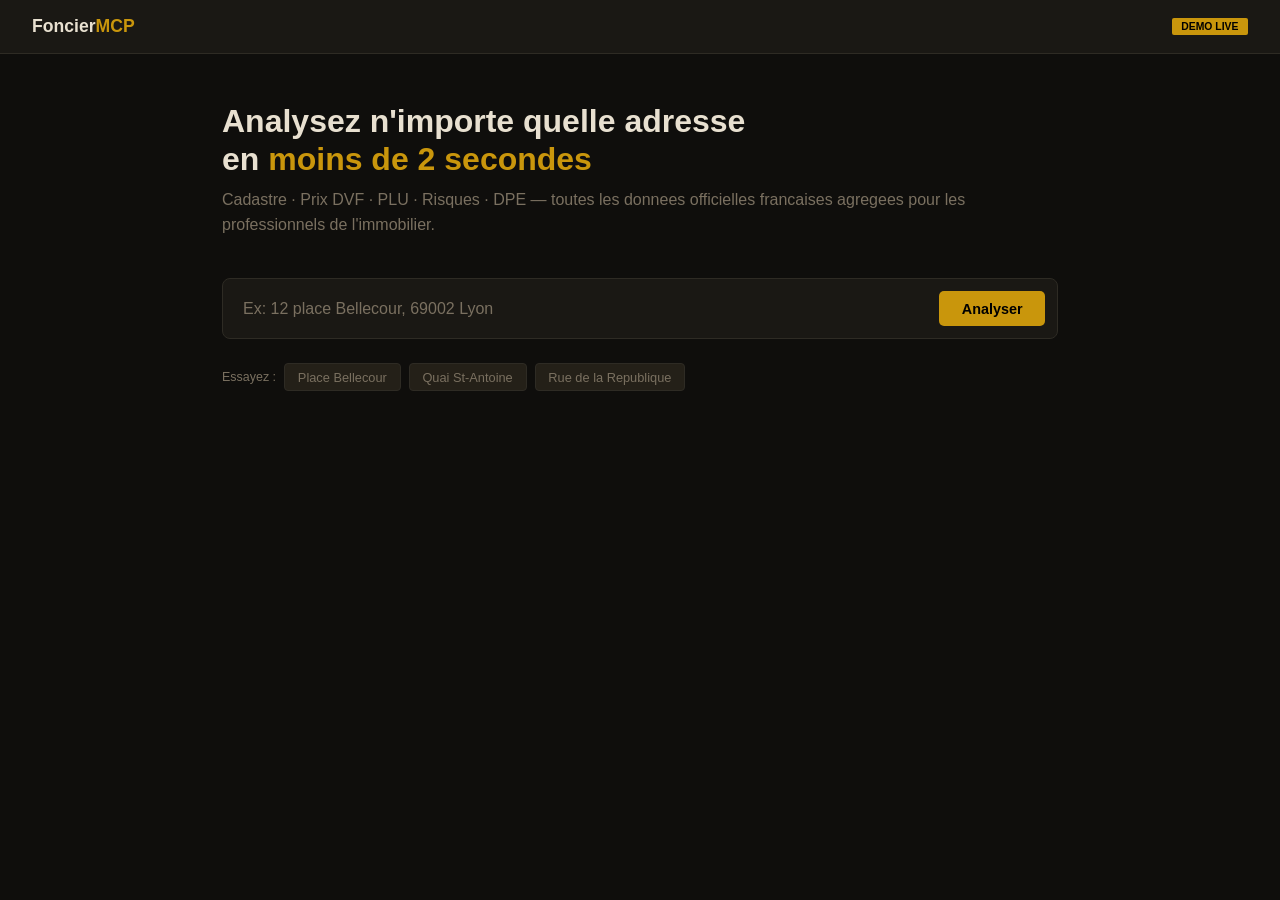
==== static/index.html @ 2dc12db3 "add static/index.html" ====
<!DOCTYPE html>
<html lang="fr"><head>
<meta charset="UTF-8"><meta name="viewport" content="width=device-width,initial-scale=1">
<title>FoncierMCP — Analyse fonciere IA</title>
<style>
:root{--bg:#0f0e0c;--s:#1a1814;--s2:#242018;--b:#2e2b24;--gold:#c9960c;--g2:#e8b020;--t:#e8e0d0;--m:#7a7060}
*{box-sizing:border-box;margin:0;padding:0}
body{background:var(--bg);color:var(--t);font-family:-apple-system,sans-serif;min-height:100vh}
header{border-bottom:1px solid var(--b);padding:1rem 2rem;display:flex;align-items:center;justify-content:space-between;background:var(--s)}
.logo{font-size:1.1rem;font-weight:700}.logo span{color:var(--gold)}
.badge{background:var(--gold);color:#000;font-size:.65rem;font-weight:700;padding:.2rem .6rem;border-radius:2px;text-transform:uppercase}
main{max-width:900px;margin:0 auto;padding:3rem 2rem}
h1{font-size:2rem;font-weight:700;line-height:1.2;margin-bottom:.5rem}
h1 em{color:var(--gold);font-style:normal}
.sub{color:var(--m);margin-bottom:2.5rem;line-height:1.6}
.sb{display:flex;gap:.75rem;margin-bottom:1.5rem;background:var(--s);border:1px solid var(--b);border-radius:8px;padding:.75rem}
.sb input{flex:1;background:transparent;border:none;outline:none;color:var(--t);font-size:1rem;padding:.25rem .5rem}
.sb input::placeholder{color:var(--m)}
.sb button{background:var(--gold);color:#000;border:none;border-radius:5px;padding:.6rem 1.4rem;font-size:.9rem;font-weight:700;cursor:pointer}
.sb button:disabled{opacity:.5;cursor:not-allowed}
.ex{display:flex;gap:.5rem;flex-wrap:wrap;margin-bottom:2rem}
.eb{background:var(--s2);border:1px solid var(--b);color:var(--m);font-size:.8rem;padding:.35rem .8rem;border-radius:4px;cursor:pointer}
.eb:hover{border-color:var(--gold);color:var(--gold)}
.spin{display:none;text-align:center;padding:3rem;color:var(--m)}
.spin.on{display:block}
@keyframes dots{0%{content:"."}33%{content:".."}66%{content:"..."}}
.da::after{content:"";animation:dots 1.4s infinite}
.err{background:#2a1010;border:1px solid #8a3030;border-radius:8px;padding:1rem;color:#e88;margin-bottom:1.5rem;display:none}
.res{display:none}.res.on{display:block}
.rh{background:var(--s);border:1px solid var(--b);border-radius:10px;padding:1.25rem 1.5rem;margin-bottom:1rem}
.ra{font-size:1.1rem;font-weight:700;margin-bottom:.25rem}
.rm{color:var(--m);font-size:.82rem}.rm span{margin-right:1rem}
.grid{display:grid;grid-template-columns:1fr 1fr;gap:1rem}
.card{background:var(--s);border:1px solid var(--b);border-radius:10px;padding:1.25rem}
.ct{font-size:.7rem;font-weight:700;text-transform:uppercase;letter-spacing:.1em;color:var(--gold);margin-bottom:.85rem}
.pg{display:grid;grid-template-columns:1fr 1fr;gap:.4rem}
.kv{display:flex;flex-direction:column}
.k{font-size:.7rem;color:var(--m);text-transform:uppercase;margin-bottom:.1rem}
.v{font-size:.9rem;font-weight:600}
.pb{font-size:2rem;font-weight:800;color:var(--gold);line-height:1;margin-bottom:.2rem}
.sl{margin-top:.75rem}
.sr{display:flex;justify-content:space-between;padding:.4rem 0;border-bottom:1px solid var(--b);font-size:.82rem}
.sr:last-child{border-bottom:none}
.zp{display:inline-block;padding:.3rem .8rem;border-radius:4px;font-size:.78rem;font-weight:700;text-transform:uppercase;margin-bottom:.75rem}
.pg-g{background:#0e2a1a;color:#4ade80;border:1px solid #1a5c30}
.pg-y{background:#2a2200;color:#fbbf24;border:1px solid #5c4a00}
.pg-r{background:#2a0e0e;color:#f87171;border:1px solid #5c1a1a}
.pg-x{background:var(--s2);color:var(--m);border:1px solid var(--b)}
.pd{font-size:.82rem;color:var(--m);line-height:1.5}
.rr{display:flex;justify-content:space-between;padding:.45rem 0;border-bottom:1px solid var(--b);font-size:.85rem}
.rr:last-child{border-bottom:none}
.rl{color:#fbbf24;font-size:.78rem;font-weight:600}
.nr{color:#4ade80}
.dg{display:flex;flex-wrap:wrap;gap:.5rem;margin-top:.25rem}
.db{width:42px;height:42px;border-radius:4px;display:flex;flex-direction:column;align-items:center;justify-content:center;font-size:1rem;font-weight:800}
.dA{background:#1a4d2e;color:#4ade80}.dB{background:#1e3d18;color:#86efac}
.dC{background:#2a3d0e;color:#bef264}.dD{background:#3d3200;color:#fde047}
.dE{background:#3d2200;color:#fb923c}.dF{background:#3d1400;color:#f87171}
.dG{background:#3d0a0a;color:#ef4444}
.dc{font-size:.6rem;font-weight:400}
.cta{background:linear-gradient(135deg,#1a1612,#1e1a0e);border:1px solid #3d3010;border-radius:10px;padding:1.75rem;text-align:center;margin-top:1.5rem}
.cta h3{font-size:1.1rem;margin-bottom:.5rem}
.cta p{color:var(--m);font-size:.88rem;margin-bottom:1.25rem}
.cb{display:inline-block;background:var(--gold);color:#000;padding:.75rem 2rem;border-radius:6px;font-weight:700;font-size:.9rem;text-decoration:none}
.full{grid-column:1/-1}
@media(max-width:640px){.grid{grid-template-columns:1fr}h1{font-size:1.5rem}}
</style></head><body>
<header><div class="logo">Foncier<span>MCP</span></div><div class="badge">Demo Live</div></header>
<main>
<h1>Analysez n'importe quelle adresse<br>en <em>moins de 2 secondes</em></h1>
<p class="sub">Cadastre · Prix DVF · PLU · Risques · DPE — toutes les donnees officielles francaises agregees pour les professionnels de l'immobilier.</p>
<div class="sb">
  <input type="text" id="ai" placeholder="Ex: 12 place Bellecour, 69002 Lyon" onkeydown="if(event.key==='Enter')go()">
  <button id="btn" onclick="go()">Analyser</button>
</div>
<div class="ex">
  <span style="color:var(--m);font-size:.78rem;align-self:center">Essayez :</span>
  <button class="eb" onclick="sa('12 place Bellecour, 69002 Lyon')">Place Bellecour</button>
  <button class="eb" onclick="sa('15 quai Saint-Antoine, 69002 Lyon')">Quai St-Antoine</button>
  <button class="eb" onclick="sa('8 rue de la Republique, 69002 Lyon')">Rue de la Republique</button>
</div>
<div class="err" id="err"></div>
<div class="spin" id="spin"><span class="da">Interrogation des APIs officielles</span></div>
<div class="res" id="res">
  <div class="rh"><div class="ra" id="raddr"></div><div class="rm"><span id="rcoords"></span><span id="rscore"></span></div></div>
  <div class="grid">
    <div class="card"><div class="ct">Cadastre</div><div class="pg" id="cad"></div></div>
    <div class="card"><div class="ct">PLU — Urbanisme</div><div id="plu"></div></div>
    <div class="card full"><div class="ct">DVF — Transactions</div><div id="dvf"></div></div>
    <div class="card"><div class="ct">Georisques</div><div id="risk"></div></div>
    <div class="card"><div class="ct">DPE</div><div id="dpe"></div></div>
  </div>
  <div class="cta"><h3>Integrez FoncierMCP dans votre assistant IA</h3><p>Compatible Claude Desktop — cle API active en 2 minutes.</p><a class="cb" href="mailto:contact@fonciermcp.fr?subject=Cle API">Obtenir ma cle API — 49/mois</a></div>
</div>
</main>
<script>
function sa(a){document.getElementById("ai").value=a;go()}
function fmt(n){return n?Number(n).toLocaleString("fr-FR")+" ":"—"}
function fmtm(n){return n?Number(n).toLocaleString("fr-FR")+" /m2":"—"}
async function go(){
  const a=document.getElementById("ai").value.trim();if(!a)return;
  const btn=document.getElementById("btn");
  btn.disabled=true;
  document.getElementById("spin").classList.add("on");
  document.getElementById("res").classList.remove("on");
  document.getElementById("err").style.display="none";
  try{
    const r=await fetch("/api/demo",{method:"POST",headers:{"Content-Type":"application/json"},body:JSON.stringify({address:a})});
    const d=await r.json();
    if(!d.success){document.getElementById("err").textContent=d.error||"Adresse introuvable";document.getElementById("err").style.display="block";return}
    render(d);document.getElementById("res").classList.add("on");
  }catch(e){document.getElementById("err").textContent="Erreur de connexion";document.getElementById("err").style.display="block"}
  finally{btn.disabled=false;document.getElementById("spin").classList.remove("on")}
}
function render(d){
  document.getElementById("raddr").textContent=d.address||"—";
  const c=d.coordinates||{};
  document.getElementById("rcoords").textContent=c.lat?c.lat.toFixed(5)+", "+c.lon.toFixed(5):"";
  document.getElementById("rscore").textContent=d.geocoding_score?"Confiance : "+Math.round(d.geocoding_score*100)+"%":"";
  const p=d.cadastre||{};
  document.getElementById("cad").innerHTML=p.parcel_id?
    "<div class=kv><div class=k>Reference</div><div class=v>"+p.parcel_id+"</div></div><div class=kv><div class=k>Section</div><div class=v>"+(p.section||"—")+" "+(p.numero||"")+"</div></div><div class=kv><div class=k>Surface</div><div class=v>"+(p.surface_m2?p.surface_m2.toLocaleString("fr-FR")+" m2":"—")+"</div></div><div class=kv><div class=k>Commune</div><div class=v>"+(p.commune||d.city||"—")+"</div></div>"
    :"<div style=color:var(--m)>Parcelle non trouvee.</div>";
  const pl=d.plu||{},cs=pl.constructibilite||{};
  const pc={"Constructible":"pg-g","Non constructible":"pg-r","Tres limite":"pg-r","Constructible sous conditions":"pg-y"}[cs.statut]||"pg-x";
  document.getElementById("plu").innerHTML="<div class='zp "+pc+"'>"+(cs.statut||"Inconnu")+"</div><div class=pd>"+(cs.detail||"")+"</div>"+(pl.document_urbanisme?.commune?"<div style='margin-top:.5rem;font-size:.75rem;color:var(--m)'>"+pl.document_urbanisme.type_doc+" · "+pl.document_urbanisme.commune+"</div>":"");
  const dv=d.dvf||{},st=dv.stats||{};
  document.getElementById("dvf").innerHTML=st.prix_m2_median?
    "<div style='display:flex;gap:2rem;align-items:flex-end;margin-bottom:.75rem;flex-wrap:wrap'><div><div class=pb>"+fmtm(st.prix_m2_median)+"</div><div style='color:var(--m);font-size:.75rem'>Mediane "+dv.radius_m+"m</div></div><div style='display:flex;gap:1.5rem'><div class=kv><div class=k>Moyen</div><div class=v>"+fmtm(st.prix_m2_moyen)+"</div></div><div class=kv><div class=k>Min</div><div class=v>"+fmtm(st.prix_m2_min)+"</div></div><div class=kv><div class=k>Max</div><div class=v>"+fmtm(st.prix_m2_max)+"</div></div><div class=kv><div class=k>Transactions</div><div class=v>"+st.nb_transactions+"</div></div></div></div><div class=sl>"+(dv.ventes||[]).slice(0,5).map(v=>"<div class=sr><span>"+(v.date||"").substring(0,7)+"</span><span style=color:var(--m)>"+(v.type||"")+(v.surface_m2?" · "+v.surface_m2+"m2":"")+"</span><span>"+fmt(v.prix_total)+(v.prix_m2?" ("+fmtm(v.prix_m2)+")":"")+"</span></div>").join("")+"</div>"
    :"<div style=color:var(--m)>Aucune transaction trouvee.</div>";
  const rk=d.risks||{},rl=rk.risques||[];
  document.getElementById("risk").innerHTML=rl.length?
    "<div style='color:var(--m);font-size:.8rem;margin-bottom:.5rem'>"+rk.synthese+"</div>"+rl.map(r=>"<div class=rr><span>"+r.type+"</span><span class=rl>"+r.niveau+"</span></div>").join("")
    :"<div class=nr>✓ Aucun risque majeur identifie</div>";
  const dp=d.dpe||{},se=dp.stats_etiquettes||{};
  document.getElementById("dpe").innerHTML=Object.keys(se).length?
    "<div style='color:var(--m);font-size:.8rem;margin-bottom:.75rem'>"+(dp.nb||0)+" DPE dans la commune</div><div class=dg>"+["A","B","C","D","E","F","G"].filter(e=>se[e]).map(e=>"<div class='db d"+e+"'>"+ e+"<div class=dc>"+se[e]+"</div></div>").join("")+"</div>"
    :"<div style=color:var(--m)>Aucun DPE trouve.</div>";
}
</script></body></html>
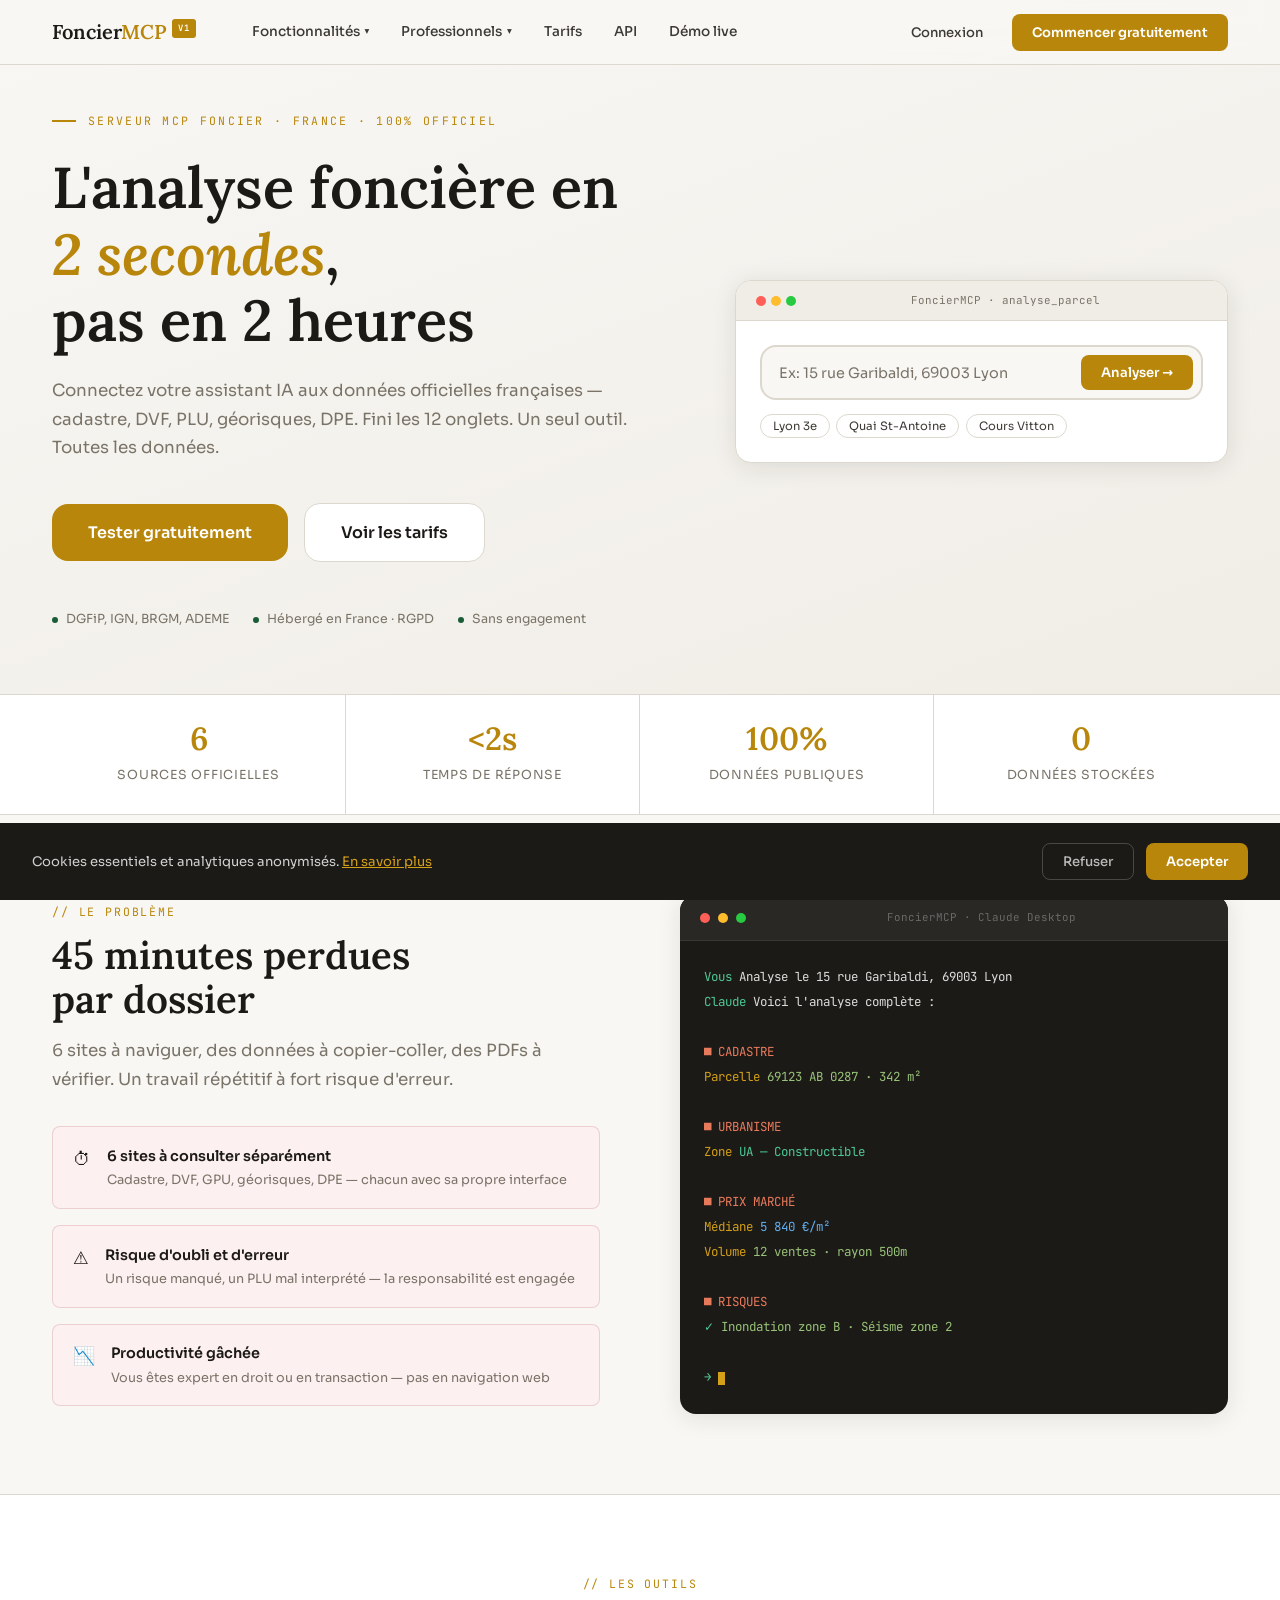
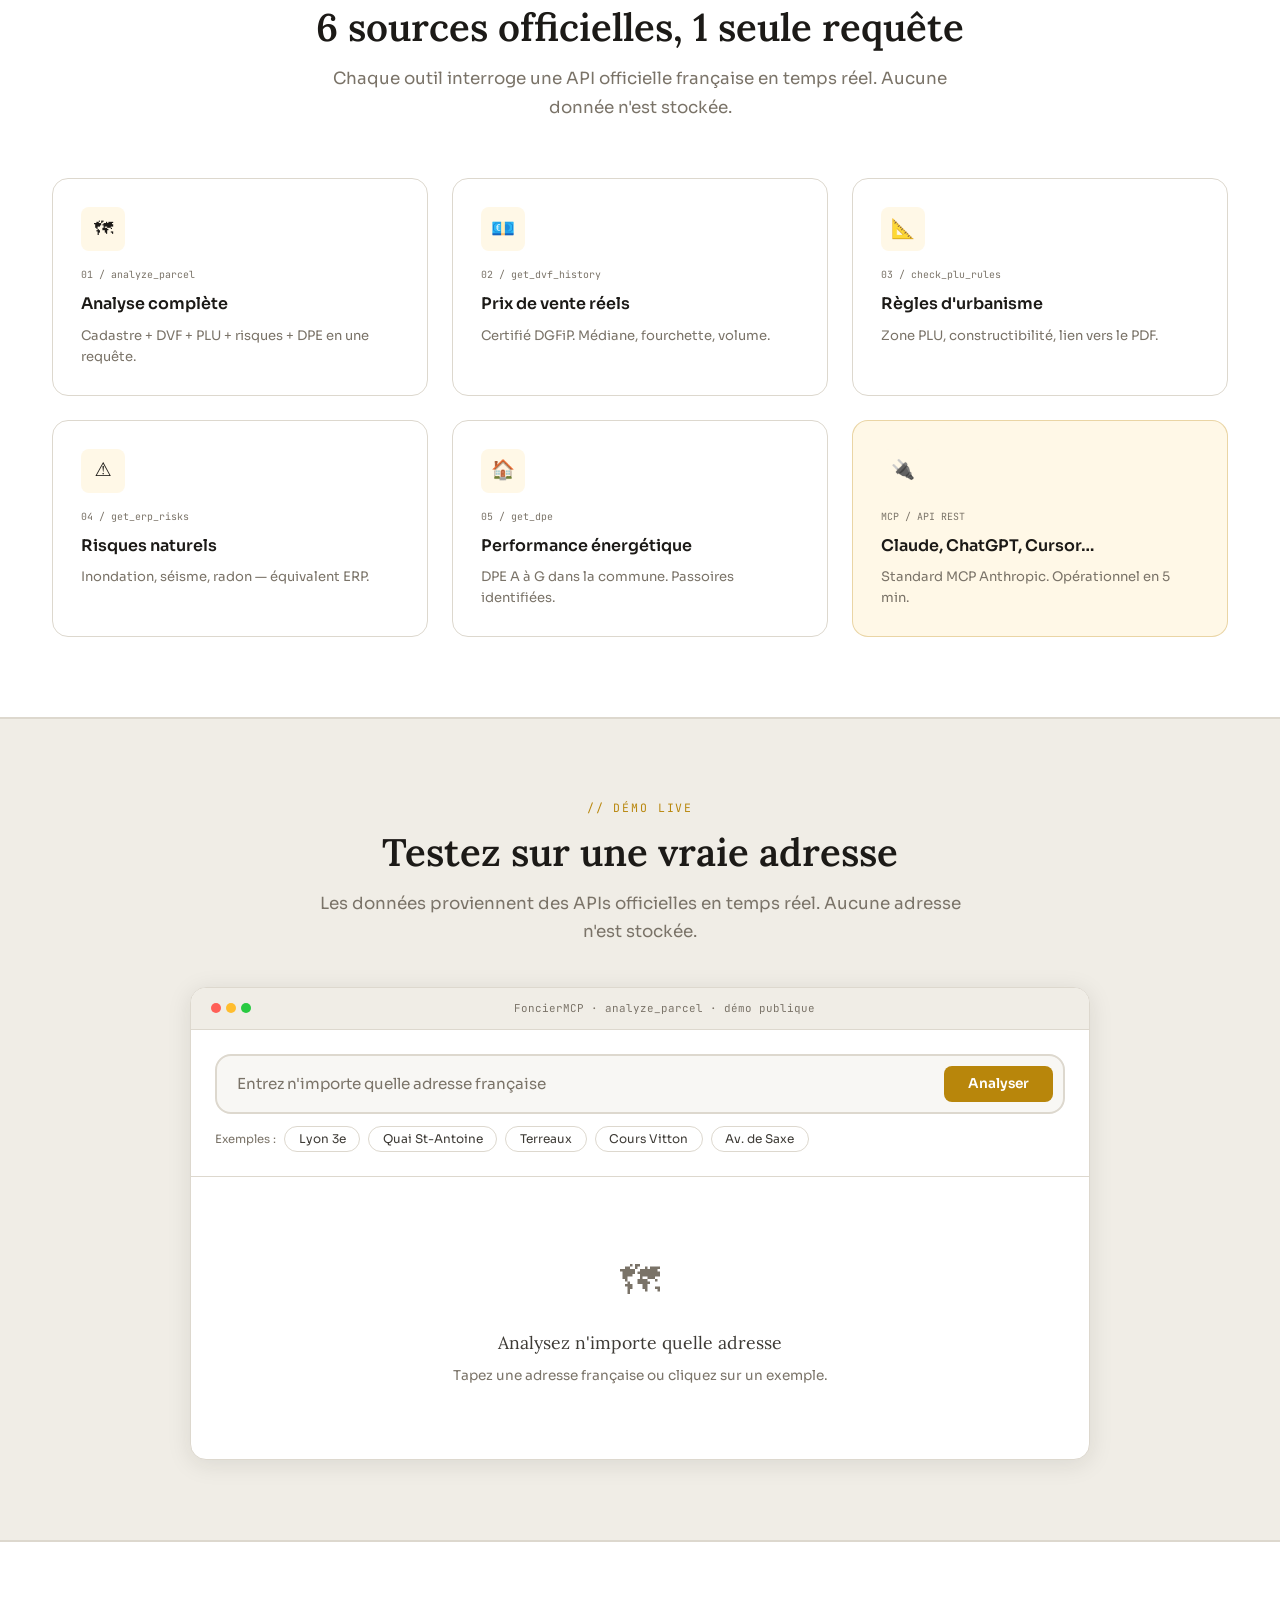
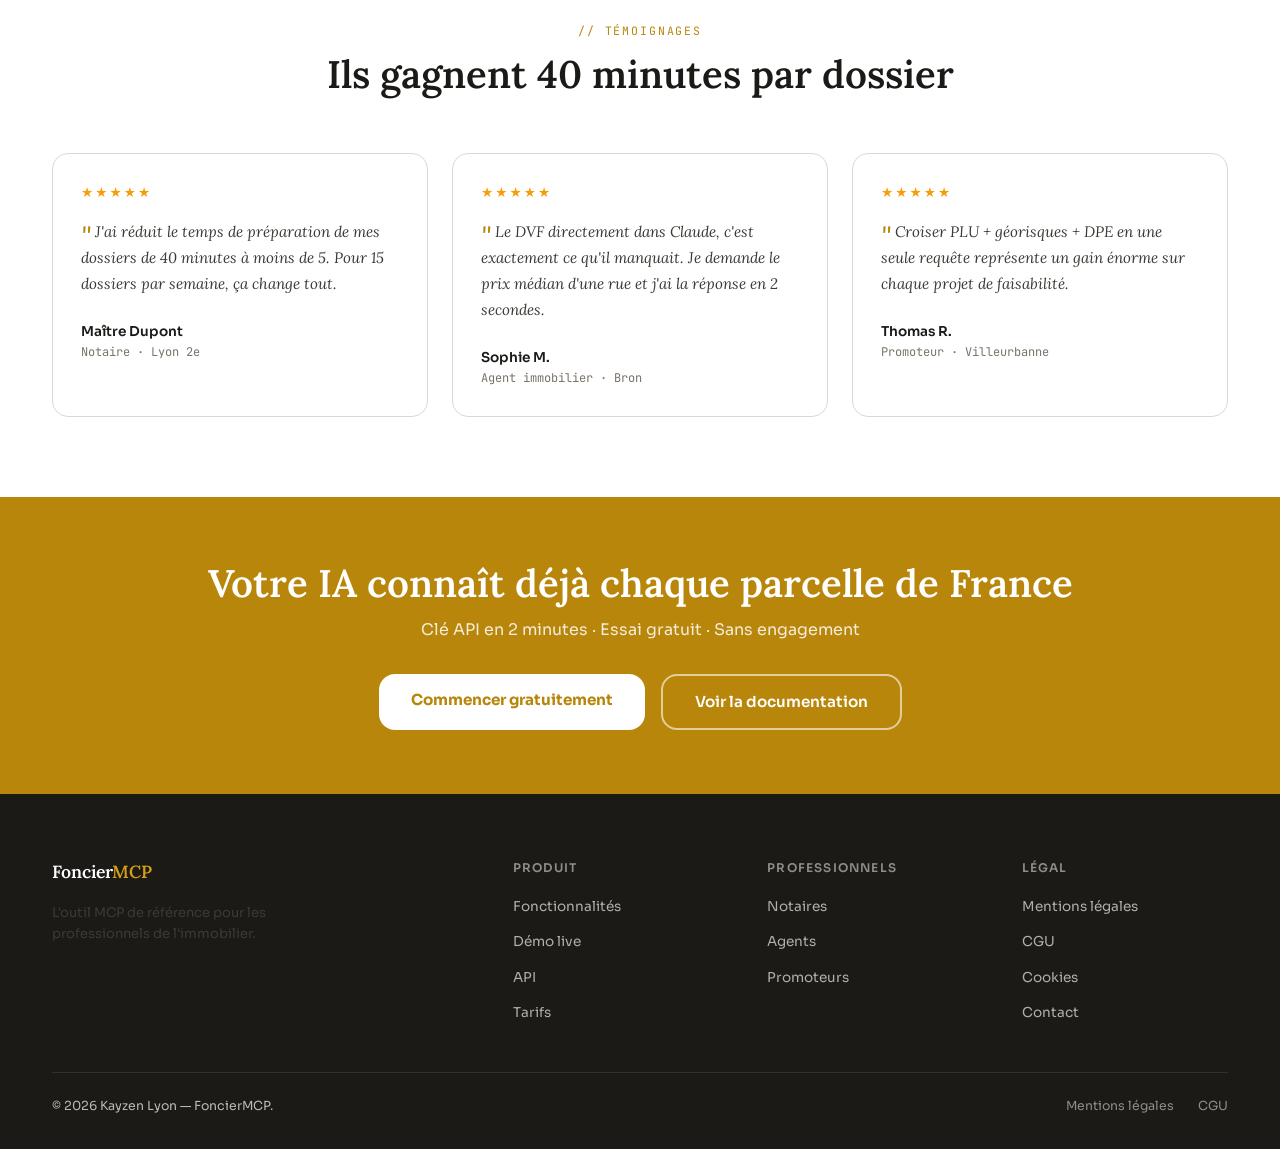
==== commit c4bd777a: "Update index.html" ====
--- a/static/index.html
+++ b/static/index.html
@@ -1,140 +1,209 @@
 <!DOCTYPE html>
 <html lang="fr"><head>
-<meta charset="UTF-8"><meta name="viewport" content="width=device-width,initial-scale=1">
-<title>FoncierMCP — Analyse fonciere IA</title>
+<meta charset="UTF-8"><meta name="viewport" content="width=device-width, initial-scale=1.0">
+<meta name="description" content="FoncierMCP — Analysez n'importe quelle adresse en 2 secondes. Cadastre, DVF, PLU, géorisques, DPE.">
+<title>FoncierMCP — L'intelligence foncière pour les professionnels</title>
+<link rel="stylesheet" href="assets/style.css">
 <style>
-:root{--bg:#0f0e0c;--s:#1a1814;--s2:#242018;--b:#2e2b24;--gold:#c9960c;--g2:#e8b020;--t:#e8e0d0;--m:#7a7060}
-*{box-sizing:border-box;margin:0;padding:0}
-body{background:var(--bg);color:var(--t);font-family:-apple-system,sans-serif;min-height:100vh}
-header{border-bottom:1px solid var(--b);padding:1rem 2rem;display:flex;align-items:center;justify-content:space-between;background:var(--s)}
-.logo{font-size:1.1rem;font-weight:700}.logo span{color:var(--gold)}
-.badge{background:var(--gold);color:#000;font-size:.65rem;font-weight:700;padding:.2rem .6rem;border-radius:2px;text-transform:uppercase}
-main{max-width:900px;margin:0 auto;padding:3rem 2rem}
-h1{font-size:2rem;font-weight:700;line-height:1.2;margin-bottom:.5rem}
-h1 em{color:var(--gold);font-style:normal}
-.sub{color:var(--m);margin-bottom:2.5rem;line-height:1.6}
-.sb{display:flex;gap:.75rem;margin-bottom:1.5rem;background:var(--s);border:1px solid var(--b);border-radius:8px;padding:.75rem}
-.sb input{flex:1;background:transparent;border:none;outline:none;color:var(--t);font-size:1rem;padding:.25rem .5rem}
-.sb input::placeholder{color:var(--m)}
-.sb button{background:var(--gold);color:#000;border:none;border-radius:5px;padding:.6rem 1.4rem;font-size:.9rem;font-weight:700;cursor:pointer}
-.sb button:disabled{opacity:.5;cursor:not-allowed}
-.ex{display:flex;gap:.5rem;flex-wrap:wrap;margin-bottom:2rem}
-.eb{background:var(--s2);border:1px solid var(--b);color:var(--m);font-size:.8rem;padding:.35rem .8rem;border-radius:4px;cursor:pointer}
-.eb:hover{border-color:var(--gold);color:var(--gold)}
-.spin{display:none;text-align:center;padding:3rem;color:var(--m)}
-.spin.on{display:block}
-@keyframes dots{0%{content:"."}33%{content:".."}66%{content:"..."}}
-.da::after{content:"";animation:dots 1.4s infinite}
-.err{background:#2a1010;border:1px solid #8a3030;border-radius:8px;padding:1rem;color:#e88;margin-bottom:1.5rem;display:none}
-.res{display:none}.res.on{display:block}
-.rh{background:var(--s);border:1px solid var(--b);border-radius:10px;padding:1.25rem 1.5rem;margin-bottom:1rem}
-.ra{font-size:1.1rem;font-weight:700;margin-bottom:.25rem}
-.rm{color:var(--m);font-size:.82rem}.rm span{margin-right:1rem}
-.grid{display:grid;grid-template-columns:1fr 1fr;gap:1rem}
-.card{background:var(--s);border:1px solid var(--b);border-radius:10px;padding:1.25rem}
-.ct{font-size:.7rem;font-weight:700;text-transform:uppercase;letter-spacing:.1em;color:var(--gold);margin-bottom:.85rem}
-.pg{display:grid;grid-template-columns:1fr 1fr;gap:.4rem}
-.kv{display:flex;flex-direction:column}
-.k{font-size:.7rem;color:var(--m);text-transform:uppercase;margin-bottom:.1rem}
-.v{font-size:.9rem;font-weight:600}
-.pb{font-size:2rem;font-weight:800;color:var(--gold);line-height:1;margin-bottom:.2rem}
-.sl{margin-top:.75rem}
-.sr{display:flex;justify-content:space-between;padding:.4rem 0;border-bottom:1px solid var(--b);font-size:.82rem}
-.sr:last-child{border-bottom:none}
-.zp{display:inline-block;padding:.3rem .8rem;border-radius:4px;font-size:.78rem;font-weight:700;text-transform:uppercase;margin-bottom:.75rem}
-.pg-g{background:#0e2a1a;color:#4ade80;border:1px solid #1a5c30}
-.pg-y{background:#2a2200;color:#fbbf24;border:1px solid #5c4a00}
-.pg-r{background:#2a0e0e;color:#f87171;border:1px solid #5c1a1a}
-.pg-x{background:var(--s2);color:var(--m);border:1px solid var(--b)}
-.pd{font-size:.82rem;color:var(--m);line-height:1.5}
-.rr{display:flex;justify-content:space-between;padding:.45rem 0;border-bottom:1px solid var(--b);font-size:.85rem}
-.rr:last-child{border-bottom:none}
-.rl{color:#fbbf24;font-size:.78rem;font-weight:600}
-.nr{color:#4ade80}
-.dg{display:flex;flex-wrap:wrap;gap:.5rem;margin-top:.25rem}
-.db{width:42px;height:42px;border-radius:4px;display:flex;flex-direction:column;align-items:center;justify-content:center;font-size:1rem;font-weight:800}
-.dA{background:#1a4d2e;color:#4ade80}.dB{background:#1e3d18;color:#86efac}
-.dC{background:#2a3d0e;color:#bef264}.dD{background:#3d3200;color:#fde047}
-.dE{background:#3d2200;color:#fb923c}.dF{background:#3d1400;color:#f87171}
-.dG{background:#3d0a0a;color:#ef4444}
-.dc{font-size:.6rem;font-weight:400}
-.cta{background:linear-gradient(135deg,#1a1612,#1e1a0e);border:1px solid #3d3010;border-radius:10px;padding:1.75rem;text-align:center;margin-top:1.5rem}
-.cta h3{font-size:1.1rem;margin-bottom:.5rem}
-.cta p{color:var(--m);font-size:.88rem;margin-bottom:1.25rem}
-.cb{display:inline-block;background:var(--gold);color:#000;padding:.75rem 2rem;border-radius:6px;font-weight:700;font-size:.9rem;text-decoration:none}
-.full{grid-column:1/-1}
-@media(max-width:640px){.grid{grid-template-columns:1fr}h1{font-size:1.5rem}}
-</style></head><body>
-<header><div class="logo">Foncier<span>MCP</span></div><div class="badge">Demo Live</div></header>
-<main>
-<h1>Analysez n'importe quelle adresse<br>en <em>moins de 2 secondes</em></h1>
-<p class="sub">Cadastre · Prix DVF · PLU · Risques · DPE — toutes les donnees officielles francaises agregees pour les professionnels de l'immobilier.</p>
-<div class="sb">
-  <input type="text" id="ai" placeholder="Ex: 12 place Bellecour, 69002 Lyon" onkeydown="if(event.key==='Enter')go()">
-  <button id="btn" onclick="go()">Analyser</button>
+.hero{padding:7rem 0 4rem;background:linear-gradient(160deg,var(--c-bg) 0%,var(--c-bg2) 100%);border-bottom:1px solid var(--c-border)}
+.hero-inner{display:grid;grid-template-columns:1.1fr 0.9fr;gap:5rem;align-items:center}
+.hero-eyebrow{font-family:var(--mono);font-size:0.72rem;letter-spacing:0.2em;text-transform:uppercase;color:var(--c-gold);display:flex;align-items:center;gap:0.75rem;margin-bottom:1.5rem}
+.hero-eyebrow::before{content:'';width:24px;height:2px;background:var(--c-gold)}
+.hero-desc{font-size:1.05rem;color:var(--c-muted);line-height:1.7;margin-bottom:2.5rem;max-width:48ch}
+.hero-actions{display:flex;gap:1rem;align-items:center;flex-wrap:wrap;margin-bottom:3rem}
+.hero-trust{display:flex;align-items:center;gap:1.5rem;flex-wrap:wrap}
+.trust-item{display:flex;align-items:center;gap:0.5rem;font-size:0.78rem;color:var(--c-muted)}
+.trust-dot{width:6px;height:6px;border-radius:50%;background:var(--c-green)}
+.hero-card{background:var(--c-surface);border:1px solid var(--c-border);border-radius:var(--radius-lg);box-shadow:var(--shadow-lg);overflow:hidden}
+.hero-card-top{background:var(--c-bg2);border-bottom:1px solid var(--c-border);padding:0.7rem 1.25rem;display:flex;align-items:center;gap:0.5rem}
+.hero-card-label{font-family:var(--mono);font-size:0.68rem;color:var(--c-muted);margin:0 auto}
+.hero-search-body{padding:1.5rem}
+.hero-search-bar{display:flex;gap:0.6rem;background:var(--c-bg);border:2px solid var(--c-border);border-radius:var(--radius-lg);padding:0.5rem 0.5rem 0.5rem 1.1rem;transition:border-color 0.2s;margin-bottom:0.85rem}
+.hero-search-bar:focus-within{border-color:var(--c-gold);box-shadow:0 0 0 3px rgba(184,134,11,0.1)}
+.hero-search-bar input{flex:1;background:none;border:none;outline:none;font-family:var(--sans);font-size:0.9rem;color:var(--c-ink)}
+.hero-search-bar input::placeholder{color:var(--c-muted)}
+.hero-search-bar button{background:var(--c-gold);color:white;border:none;border-radius:var(--radius);padding:0.55rem 1.25rem;font-size:0.82rem;font-weight:600;cursor:pointer;font-family:var(--sans);transition:background 0.15s}
+.hero-search-bar button:hover{background:var(--c-gold-light)}
+.hero-search-bar button:disabled{opacity:0.5;cursor:not-allowed}
+.hero-chips{display:flex;gap:0.4rem;flex-wrap:wrap}
+.hero-chip{font-size:0.72rem;background:white;border:1px solid var(--c-border);color:var(--c-ink2);padding:0.25rem 0.75rem;border-radius:20px;cursor:pointer;transition:all 0.15s}
+.hero-chip:hover{border-color:var(--c-gold);color:var(--c-gold);background:var(--c-gold-pale)}
+.stats-bar{background:var(--c-surface);border-bottom:1px solid var(--c-border)}
+.stats-inner{display:grid;grid-template-columns:repeat(4,1fr)}
+.stat-item{padding:1.75rem 2rem;border-right:1px solid var(--c-border);text-align:center}
+.stat-item:last-child{border-right:none}
+.stat-val{font-family:var(--serif);font-size:2rem;font-weight:600;color:var(--c-gold);display:block;line-height:1;margin-bottom:0.35rem}
+.stat-label{font-size:0.78rem;color:var(--c-muted);text-transform:uppercase;letter-spacing:0.06em}
+.prob-sol{display:grid;grid-template-columns:1fr 1fr;gap:5rem;align-items:center}
+.prob-list{list-style:none;display:flex;flex-direction:column;gap:1rem;margin-top:2rem}
+.prob-item{display:flex;align-items:flex-start;gap:1rem;padding:1.1rem 1.25rem;background:var(--c-red-light);border:1px solid rgba(139,32,32,0.15);border-radius:var(--radius)}
+.prob-title{font-weight:600;font-size:0.9rem;margin-bottom:0.2rem}
+.prob-desc{font-size:0.8rem;color:var(--c-muted);line-height:1.5}
+.terminal{background:var(--c-ink);border-radius:var(--radius-lg);overflow:hidden;box-shadow:var(--shadow-lg)}
+.term-bar{background:#2a2825;padding:0.85rem 1.25rem;display:flex;align-items:center;gap:0.5rem;border-bottom:1px solid rgba(255,255,255,0.07)}
+.sol-dot{width:10px;height:10px;border-radius:50%}
+.sol-dot-r{background:#FF5F57}.sol-dot-y{background:#FFBD2E}.sol-dot-g{background:#28CA41}
+.term-label{font-family:var(--mono);font-size:0.68rem;color:rgba(255,255,255,0.3);margin:0 auto}
+.term-body{padding:1.5rem;font-family:var(--mono);font-size:0.78rem;line-height:2;color:rgba(255,255,255,0.85)}
+.t-prompt{color:#4EC994}.t-section{color:#E87A5C}.t-key{color:#D4A017}.t-val{color:#98C379}.t-num{color:#61AFEF}.t-ok{color:#4EC994}
+.t-cursor{display:inline-block;width:7px;height:13px;background:#D4A017;animation:blink 1s step-end infinite;vertical-align:text-bottom}
+@keyframes blink{0%,100%{opacity:1}50%{opacity:0}}
+.feat-grid-home{display:grid;grid-template-columns:repeat(3,1fr);gap:1.5rem}
+.feat-card-home{background:var(--c-surface);border:1px solid var(--c-border);border-radius:var(--radius-lg);padding:1.75rem;transition:all 0.2s;text-decoration:none;display:block;color:inherit}
+.feat-card-home:hover{border-color:var(--c-gold);transform:translateY(-2px)}
+.feat-icon-home{width:44px;height:44px;border-radius:var(--radius);background:var(--c-gold-pale);display:flex;align-items:center;justify-content:center;font-size:1.2rem;margin-bottom:1rem}
+.how-steps{display:grid;grid-template-columns:repeat(3,1fr);gap:2rem}
+.how-step-num{width:64px;height:64px;border-radius:50%;background:var(--c-gold-pale);border:2px solid var(--c-gold);display:flex;align-items:center;justify-content:center;font-family:var(--serif);font-size:1.4rem;font-weight:600;color:var(--c-gold);margin:0 auto 1.25rem}
+.test-grid{display:grid;grid-template-columns:repeat(3,1fr);gap:1.5rem}
+.test-card{background:var(--c-surface);border:1px solid var(--c-border);border-radius:var(--radius-lg);padding:1.75rem}
+.test-stars{color:#F59E0B;font-size:0.85rem;letter-spacing:0.15em;margin-bottom:1rem}
+.test-quote{font-family:var(--serif);font-size:0.95rem;font-style:italic;line-height:1.7;color:var(--c-ink2);margin-bottom:1.5rem}
+.test-quote::before{content:'"';color:var(--c-gold);font-size:1.8rem;line-height:0;vertical-align:-0.35em;margin-right:0.15em}
+.demo-section{background:var(--c-bg2);border-top:1px solid var(--c-border);border-bottom:1px solid var(--c-border)}
+@media(max-width:900px){.hero-inner,.prob-sol{grid-template-columns:1fr;gap:3rem}.feat-grid-home,.how-steps,.test-grid{grid-template-columns:1fr 1fr}.stats-inner{grid-template-columns:1fr 1fr}}
+@media(max-width:600px){.feat-grid-home,.how-steps,.test-grid{grid-template-columns:1fr}}
+</style>
+</head><body><nav class="site-nav"><div class="container"><div class="nav-inner">
+<a href="index.html" class="nav-logo">Foncier<span>MCP</span><span class="badge">v1</span></a>
+<div class="nav-main">
+<div class="nav-item"><a href="fonctionnalites.html" class="nav-link">Fonctionnalités <span class="nav-chevron">▾</span></a><div class="mega-menu"><a href="fonctionnalites.html#cadastre" class="mega-item"><div class="mega-icon">🗺</div><div><div class="mega-text-title">Cadastre IGN</div><div class="mega-text-desc">Références parcellaires</div></div></a><a href="fonctionnalites.html#dvf" class="mega-item"><div class="mega-icon">💶</div><div><div class="mega-text-title">Prix DVF</div><div class="mega-text-desc">Transactions réelles DGFiP</div></div></a><a href="fonctionnalites.html#plu" class="mega-item"><div class="mega-icon">📐</div><div><div class="mega-text-title">PLU &amp; Urbanisme</div><div class="mega-text-desc">Règles de constructibilité</div></div></a><a href="fonctionnalites.html#georisques" class="mega-item"><div class="mega-icon">⚠️</div><div><div class="mega-text-title">Géorisques</div><div class="mega-text-desc">Risques naturels</div></div></a><a href="fonctionnalites.html#dpe" class="mega-item"><div class="mega-icon">🏠</div><div><div class="mega-text-title">DPE ADEME</div><div class="mega-text-desc">Performance énergétique</div></div></a><a href="api.html" class="mega-item"><div class="mega-icon">🔌</div><div><div class="mega-text-title">API &amp; Intégration</div><div class="mega-text-desc">Documentation MCP</div></div></a></div></div>
+<div class="nav-item"><a href="#" class="nav-link">Professionnels <span class="nav-chevron">▾</span></a><div class="mega-menu"><a href="notaires.html" class="mega-item"><div class="mega-icon">⚖️</div><div><div class="mega-text-title">Notaires</div><div class="mega-text-desc">Actes 10× plus vite</div></div></a><a href="agents.html" class="mega-item"><div class="mega-icon">🏢</div><div><div class="mega-text-title">Agents immobiliers</div><div class="mega-text-desc">Argumentaire vendeur</div></div></a><a href="promoteurs.html" class="mega-item"><div class="mega-icon">🏗️</div><div><div class="mega-text-title">Promoteurs</div><div class="mega-text-desc">Faisabilité foncière</div></div></a></div></div>
+<div class="nav-item"><a href="tarifs.html" class="nav-link">Tarifs</a></div>
+<div class="nav-item"><a href="api.html" class="nav-link">API</a></div>
+<div class="nav-item"><a href="#demo" class="nav-link">Démo live</a></div>
 </div>
-<div class="ex">
-  <span style="color:var(--m);font-size:.78rem;align-self:center">Essayez :</span>
-  <button class="eb" onclick="sa('12 place Bellecour, 69002 Lyon')">Place Bellecour</button>
-  <button class="eb" onclick="sa('15 quai Saint-Antoine, 69002 Lyon')">Quai St-Antoine</button>
-  <button class="eb" onclick="sa('8 rue de la Republique, 69002 Lyon')">Rue de la Republique</button>
+<div class="nav-actions"><a href="mailto:contact@fonciermcp.fr" class="btn-nav-login">Connexion</a><a href="tarifs.html" class="btn-nav-cta">Commencer gratuitement</a><button class="nav-mobile-btn">☰</button></div>
+</div></div></nav>
+<div id="cookie-banner"><div class="cookie-text">Cookies essentiels et analytiques anonymisés. <a href="mentions-legales.html#cookies">En savoir plus</a></div><div class="cookie-actions"><button id="cookie-refuse" class="btn-cookie-refuse">Refuser</button><button id="cookie-accept" class="btn-cookie-accept">Accepter</button></div></div>
+<section class="hero"><div class="container"><div class="hero-inner">
+<div>
+<div class="hero-eyebrow">Serveur MCP foncier · France · 100% officiel</div>
+<h1 style="margin-bottom:1.5rem">L'analyse foncière en <em style="color:var(--c-gold);font-style:italic">2 secondes</em>,<br>pas en 2 heures</h1>
+<p class="hero-desc">Connectez votre assistant IA aux données officielles françaises — cadastre, DVF, PLU, géorisques, DPE. Fini les 12 onglets. Un seul outil. Toutes les données.</p>
+<div class="hero-actions"><a href="#demo" class="btn btn-primary btn-lg">Tester gratuitement</a><a href="tarifs.html" class="btn btn-secondary btn-lg">Voir les tarifs</a></div>
+<div class="hero-trust">
+<div class="trust-item"><div class="trust-dot"></div>DGFiP, IGN, BRGM, ADEME</div>
+<div class="trust-item"><div class="trust-dot"></div>Hébergé en France · RGPD</div>
+<div class="trust-item"><div class="trust-dot"></div>Sans engagement</div>
+</div></div>
+<div><div class="hero-card">
+<div class="hero-card-top"><div class="demo-dots"><div class="demo-dot demo-dot-r"></div><div class="demo-dot demo-dot-y"></div><div class="demo-dot demo-dot-g"></div></div><span class="hero-card-label">FoncierMCP · analyse_parcel</span></div>
+<div class="hero-search-body">
+<div class="hero-search-bar"><input id="hero-input" type="text" placeholder="Ex: 15 rue Garibaldi, 69003 Lyon" onkeydown="if(event.key==='Enter')heroSearch()"><button id="hero-btn" onclick="heroSearch()">Analyser →</button></div>
+<div class="hero-chips">
+<button class="hero-chip" onclick="heroSet('15 rue Garibaldi, 69003 Lyon')">Lyon 3e</button>
+<button class="hero-chip" onclick="heroSet('24 quai Saint-Antoine, 69002 Lyon')">Quai St-Antoine</button>
+<button class="hero-chip" onclick="heroSet('45 cours Vitton, 69006 Lyon')">Cours Vitton</button>
 </div>
-<div class="err" id="err"></div>
-<div class="spin" id="spin"><span class="da">Interrogation des APIs officielles</span></div>
-<div class="res" id="res">
-  <div class="rh"><div class="ra" id="raddr"></div><div class="rm"><span id="rcoords"></span><span id="rscore"></span></div></div>
-  <div class="grid">
-    <div class="card"><div class="ct">Cadastre</div><div class="pg" id="cad"></div></div>
-    <div class="card"><div class="ct">PLU — Urbanisme</div><div id="plu"></div></div>
-    <div class="card full"><div class="ct">DVF — Transactions</div><div id="dvf"></div></div>
-    <div class="card"><div class="ct">Georisques</div><div id="risk"></div></div>
-    <div class="card"><div class="ct">DPE</div><div id="dpe"></div></div>
-  </div>
-  <div class="cta"><h3>Integrez FoncierMCP dans votre assistant IA</h3><p>Compatible Claude Desktop — cle API active en 2 minutes.</p><a class="cb" href="mailto:contact@fonciermcp.fr?subject=Cle API">Obtenir ma cle API — 49/mois</a></div>
+<div id="hero-spin" style="display:none;padding:1.5rem;text-align:center"><div class="spinner-ring"></div></div>
+<div id="hero-result"></div>
+</div></div></div>
+</div></div></section>
+<div class="stats-bar"><div class="container"><div class="stats-inner">
+<div class="stat-item"><span class="stat-val">6</span><span class="stat-label">Sources officielles</span></div>
+<div class="stat-item"><span class="stat-val">&lt;2s</span><span class="stat-label">Temps de réponse</span></div>
+<div class="stat-item"><span class="stat-val">100%</span><span class="stat-label">Données publiques</span></div>
+<div class="stat-item"><span class="stat-val">0</span><span class="stat-label">Données stockées</span></div>
+</div></div></div><section class="section"><div class="container"><div class="prob-sol">
+<div class="animate-on-scroll">
+<span class="section-eyebrow">// Le problème</span>
+<h2 class="section-title">45 minutes perdues<br>par dossier</h2>
+<p class="section-desc">6 sites à naviguer, des données à copier-coller, des PDFs à vérifier. Un travail répétitif à fort risque d'erreur.</p>
+<ul class="prob-list">
+<li class="prob-item"><div style="font-size:1.1rem;flex-shrink:0">⏱</div><div><div class="prob-title">6 sites à consulter séparément</div><div class="prob-desc">Cadastre, DVF, GPU, géorisques, DPE — chacun avec sa propre interface</div></div></li>
+<li class="prob-item"><div style="font-size:1.1rem;flex-shrink:0">⚠️</div><div><div class="prob-title">Risque d'oubli et d'erreur</div><div class="prob-desc">Un risque manqué, un PLU mal interprété — la responsabilité est engagée</div></div></li>
+<li class="prob-item"><div style="font-size:1.1rem;flex-shrink:0">📉</div><div><div class="prob-title">Productivité gâchée</div><div class="prob-desc">Vous êtes expert en droit ou en transaction — pas en navigation web</div></div></li>
+</ul></div>
+<div class="animate-on-scroll"><div class="terminal">
+<div class="term-bar"><div class="sol-dot sol-dot-r"></div><div class="sol-dot sol-dot-y"></div><div class="sol-dot sol-dot-g"></div><span class="term-label">FoncierMCP · Claude Desktop</span></div>
+<div class="term-body">
+<div><span class="t-prompt">Vous</span>  Analyse le 15 rue Garibaldi, 69003 Lyon</div>
+<div><span class="t-prompt">Claude</span> Voici l'analyse complète :</div><br>
+<div><span class="t-section">■ CADASTRE</span></div>
+<div><span class="t-key">Parcelle  </span><span class="t-val">69123 AB 0287 · 342 m²</span></div><br>
+<div><span class="t-section">■ URBANISME</span></div>
+<div><span class="t-key">Zone      </span><span class="t-ok">UA — Constructible</span></div><br>
+<div><span class="t-section">■ PRIX MARCHÉ</span></div>
+<div><span class="t-key">Médiane   </span><span class="t-num">5 840 €/m²</span></div>
+<div><span class="t-key">Volume    </span><span class="t-val">12 ventes · rayon 500m</span></div><br>
+<div><span class="t-section">■ RISQUES</span></div>
+<div><span class="t-ok">✓</span><span class="t-val"> Inondation zone B · Séisme zone 2</span></div><br>
+<div><span class="t-prompt">→</span> <span class="t-cursor"></span></div>
+</div></div></div>
+</div></div></section>
+<section class="section" style="background:var(--c-surface);border-top:1px solid var(--c-border);border-bottom:1px solid var(--c-border)"><div class="container">
+<div style="text-align:center;margin-bottom:3.5rem" class="animate-on-scroll"><span class="section-eyebrow">// Les outils</span><h2 class="section-title">6 sources officielles, 1 seule requête</h2><p class="section-desc" style="margin:0 auto">Chaque outil interroge une API officielle française en temps réel. Aucune donnée n'est stockée.</p></div>
+<div class="feat-grid-home">
+<a href="fonctionnalites.html#cadastre" class="feat-card-home animate-on-scroll"><div class="feat-icon-home">🗺</div><span style="font-family:var(--mono);font-size:0.62rem;color:var(--c-muted);display:block;margin-bottom:0.5rem">01 / analyze_parcel</span><div style="font-weight:600;margin-bottom:0.5rem">Analyse complète</div><p style="font-size:0.82rem;color:var(--c-muted)">Cadastre + DVF + PLU + risques + DPE en une requête.</p></a>
+<a href="fonctionnalites.html#dvf" class="feat-card-home animate-on-scroll"><div class="feat-icon-home">💶</div><span style="font-family:var(--mono);font-size:0.62rem;color:var(--c-muted);display:block;margin-bottom:0.5rem">02 / get_dvf_history</span><div style="font-weight:600;margin-bottom:0.5rem">Prix de vente réels</div><p style="font-size:0.82rem;color:var(--c-muted)">Certifié DGFiP. Médiane, fourchette, volume.</p></a>
+<a href="fonctionnalites.html#plu" class="feat-card-home animate-on-scroll"><div class="feat-icon-home">📐</div><span style="font-family:var(--mono);font-size:0.62rem;color:var(--c-muted);display:block;margin-bottom:0.5rem">03 / check_plu_rules</span><div style="font-weight:600;margin-bottom:0.5rem">Règles d'urbanisme</div><p style="font-size:0.82rem;color:var(--c-muted)">Zone PLU, constructibilité, lien vers le PDF.</p></a>
+<a href="fonctionnalites.html#georisques" class="feat-card-home animate-on-scroll"><div class="feat-icon-home">⚠️</div><span style="font-family:var(--mono);font-size:0.62rem;color:var(--c-muted);display:block;margin-bottom:0.5rem">04 / get_erp_risks</span><div style="font-weight:600;margin-bottom:0.5rem">Risques naturels</div><p style="font-size:0.82rem;color:var(--c-muted)">Inondation, séisme, radon — équivalent ERP.</p></a>
+<a href="fonctionnalites.html#dpe" class="feat-card-home animate-on-scroll"><div class="feat-icon-home">🏠</div><span style="font-family:var(--mono);font-size:0.62rem;color:var(--c-muted);display:block;margin-bottom:0.5rem">05 / get_dpe</span><div style="font-weight:600;margin-bottom:0.5rem">Performance énergétique</div><p style="font-size:0.82rem;color:var(--c-muted)">DPE A à G dans la commune. Passoires identifiées.</p></a>
+<a href="api.html" class="feat-card-home animate-on-scroll" style="background:var(--c-gold-pale);border-color:rgba(184,134,11,0.3)"><div class="feat-icon-home">🔌</div><span style="font-family:var(--mono);font-size:0.62rem;color:var(--c-muted);display:block;margin-bottom:0.5rem">MCP / API REST</span><div style="font-weight:600;margin-bottom:0.5rem">Claude, ChatGPT, Cursor…</div><p style="font-size:0.82rem;color:var(--c-muted)">Standard MCP Anthropic. Opérationnel en 5 min.</p></a>
+</div></div></section><section class="section demo-section" id="demo"><div class="container"><div style="max-width:900px;margin:0 auto">
+<div style="text-align:center;margin-bottom:2.5rem" class="animate-on-scroll"><span class="section-eyebrow">// Démo live</span><h2 class="section-title">Testez sur une vraie adresse</h2><p class="section-desc" style="margin:0 auto">Les données proviennent des APIs officielles en temps réel. Aucune adresse n'est stockée.</p></div>
+<div class="demo-widget" id="demo-container">
+<div class="demo-toolbar"><div class="demo-dots"><div class="demo-dot demo-dot-r"></div><div class="demo-dot demo-dot-y"></div><div class="demo-dot demo-dot-g"></div></div><span class="demo-toolbar-label">FoncierMCP · analyze_parcel · démo publique</span></div>
+<div class="demo-search-area">
+<div class="demo-search-bar"><input class="demo-search-input" type="text" placeholder="Entrez n'importe quelle adresse française"><button class="demo-search-btn">Analyser</button></div>
+<div class="demo-examples"><span class="demo-examples-label">Exemples :</span>
+<button class="demo-example-chip" data-addr="15 rue Garibaldi, 69003 Lyon">Lyon 3e</button>
+<button class="demo-example-chip" data-addr="24 quai Saint-Antoine, 69002 Lyon">Quai St-Antoine</button>
+<button class="demo-example-chip" data-addr="8 place des Terreaux, 69001 Lyon">Terreaux</button>
+<button class="demo-example-chip" data-addr="45 cours Vitton, 69006 Lyon">Cours Vitton</button>
+<button class="demo-example-chip" data-addr="12 avenue de Saxe, 69006 Lyon">Av. de Saxe</button>
+</div></div>
+<div class="demo-results-area">
+<div class="demo-error"></div>
+<div class="demo-spinner"><div class="demo-spinner-inner"><div class="spinner-ring"></div><div class="spinner-label">Interrogation des APIs officielles…</div></div></div>
+<div class="demo-empty"><div class="demo-empty-icon">🗺</div><div class="demo-empty-title">Analysez n'importe quelle adresse</div><div class="demo-empty-desc">Tapez une adresse française ou cliquez sur un exemple.</div></div>
+<div class="demo-results" style="display:none">
+<div class="result-header"><span class="result-addr"></span><span class="result-meta"></span></div>
+<div class="result-grid">
+<div class="result-card"><div class="result-card-header"><div class="result-card-icon">🗺</div><div class="result-card-title">Cadastre</div><div class="result-card-source">IGN</div></div><div class="res-cadastre"></div></div>
+<div class="result-card"><div class="result-card-header"><div class="result-card-icon">📐</div><div class="result-card-title">PLU</div><div class="result-card-source">GPU</div></div><div class="res-plu"></div></div>
+<div class="result-card result-card-full"><div class="result-card-header"><div class="result-card-icon">💶</div><div class="result-card-title">DVF · Prix réels</div><div class="result-card-source">DGFiP</div></div><div class="res-dvf"></div></div>
+<div class="result-card"><div class="result-card-header"><div class="result-card-icon">⚠️</div><div class="result-card-title">Géorisques</div><div class="result-card-source">BRGM</div></div><div class="res-risks"></div></div>
+<div class="result-card"><div class="result-card-header"><div class="result-card-icon">🏠</div><div class="result-card-title">DPE · Énergie</div><div class="result-card-source">ADEME</div></div><div class="res-dpe"></div></div>
 </div>
-</main>
+<div style="text-align:center;margin-top:2rem;padding-top:1.5rem;border-top:1px solid var(--c-border)"><p style="font-size:0.82rem;color:var(--c-muted);margin-bottom:1rem">Voulez-vous intégrer ces données dans votre workflow ?</p><a href="tarifs.html" class="btn btn-primary">Obtenir ma clé API</a></div>
+</div></div></div></div></section>
+<section class="section" style="background:var(--c-surface);border-top:1px solid var(--c-border)"><div class="container">
+<div style="text-align:center;margin-bottom:3.5rem" class="animate-on-scroll"><span class="section-eyebrow">// Témoignages</span><h2 class="section-title">Ils gagnent 40 minutes par dossier</h2></div>
+<div class="test-grid">
+<div class="test-card animate-on-scroll"><div class="test-stars">★★★★★</div><p class="test-quote">J'ai réduit le temps de préparation de mes dossiers de 40 minutes à moins de 5. Pour 15 dossiers par semaine, ça change tout.</p><div style="font-size:0.85rem;font-weight:600">Maître Dupont</div><div style="font-size:0.75rem;color:var(--c-muted);font-family:var(--mono)">Notaire · Lyon 2e</div></div>
+<div class="test-card animate-on-scroll"><div class="test-stars">★★★★★</div><p class="test-quote">Le DVF directement dans Claude, c'est exactement ce qu'il manquait. Je demande le prix médian d'une rue et j'ai la réponse en 2 secondes.</p><div style="font-size:0.85rem;font-weight:600">Sophie M.</div><div style="font-size:0.75rem;color:var(--c-muted);font-family:var(--mono)">Agent immobilier · Bron</div></div>
+<div class="test-card animate-on-scroll"><div class="test-stars">★★★★★</div><p class="test-quote">Croiser PLU + géorisques + DPE en une seule requête représente un gain énorme sur chaque projet de faisabilité.</p><div style="font-size:0.85rem;font-weight:600">Thomas R.</div><div style="font-size:0.75rem;color:var(--c-muted);font-family:var(--mono)">Promoteur · Villeurbanne</div></div>
+</div></div></section>
+<section style="background:var(--c-gold);padding:4rem 0;text-align:center"><div class="container">
+<h2 style="font-family:'Lora',serif;font-size:clamp(1.6rem,3vw,2.5rem);margin-bottom:0.75rem;color:white">Votre IA connaît déjà chaque parcelle de France</h2>
+<p style="color:rgba(255,255,255,0.85);margin-bottom:2rem">Clé API en 2 minutes · Essai gratuit · Sans engagement</p>
+<div style="display:flex;justify-content:center;gap:1rem;flex-wrap:wrap">
+<a href="tarifs.html" style="background:white;color:var(--c-gold);font-weight:700;padding:0.85rem 2rem;border-radius:var(--radius-lg);font-size:0.95rem;text-decoration:none">Commencer gratuitement</a>
+<a href="api.html" style="background:transparent;color:white;font-weight:600;padding:0.85rem 2rem;border-radius:var(--radius-lg);font-size:0.95rem;text-decoration:none;border:2px solid rgba(255,255,255,0.6)">Voir la documentation</a>
+</div></div></section>
+<footer class="site-footer"><div class="container"><div class="footer-grid">
+<div class="footer-brand"><div style="font-family:'Lora',serif;font-size:1.1rem;font-weight:600;color:white;margin-bottom:1rem">Foncier<span style="color:#D4A017">MCP</span></div><p>L'outil MCP de référence pour les professionnels de l'immobilier.</p></div>
+<div class="footer-col"><h4>Produit</h4><ul class="footer-links"><li><a href="fonctionnalites.html">Fonctionnalités</a></li><li><a href="index.html#demo">Démo live</a></li><li><a href="api.html">API</a></li><li><a href="tarifs.html">Tarifs</a></li></ul></div>
+<div class="footer-col"><h4>Professionnels</h4><ul class="footer-links"><li><a href="notaires.html">Notaires</a></li><li><a href="agents.html">Agents</a></li><li><a href="promoteurs.html">Promoteurs</a></li></ul></div>
+<div class="footer-col"><h4>Légal</h4><ul class="footer-links"><li><a href="mentions-legales.html">Mentions légales</a></li><li><a href="cgu.html">CGU</a></li><li><a href="mentions-legales.html#cookies">Cookies</a></li><li><a href="mailto:contact@fonciermcp.fr">Contact</a></li></ul></div>
+</div><div class="footer-bottom"><div>© 2026 Kayzen Lyon — FoncierMCP.</div><div class="footer-legal"><a href="mentions-legales.html">Mentions légales</a><a href="cgu.html">CGU</a></div></div></div></footer>
+<script src="assets/app.js"></script>
 <script>
-function sa(a){document.getElementById("ai").value=a;go()}
-function fmt(n){return n?Number(n).toLocaleString("fr-FR")+" ":"—"}
-function fmtm(n){return n?Number(n).toLocaleString("fr-FR")+" /m2":"—"}
-async function go(){
-  const a=document.getElementById("ai").value.trim();if(!a)return;
-  const btn=document.getElementById("btn");
-  btn.disabled=true;
-  document.getElementById("spin").classList.add("on");
-  document.getElementById("res").classList.remove("on");
-  document.getElementById("err").style.display="none";
+const API='https://app-production-71c1.up.railway.app';
+function heroSet(a){document.getElementById('hero-input').value=a;heroSearch();}
+async function heroSearch(){
+  const inp=document.getElementById('hero-input'),btn=document.getElementById('hero-btn'),spin=document.getElementById('hero-spin'),res=document.getElementById('hero-result');
+  const addr=inp.value.trim();if(addr.length<5)return;
+  btn.disabled=true;spin.style.display='block';res.innerHTML='';
   try{
-    const r=await fetch("/api/demo",{method:"POST",headers:{"Content-Type":"application/json"},body:JSON.stringify({address:a})});
+    const r=await fetch(API+'/api/demo',{method:'POST',headers:{'Content-Type':'application/json'},body:JSON.stringify({address:addr})});
     const d=await r.json();
-    if(!d.success){document.getElementById("err").textContent=d.error||"Adresse introuvable";document.getElementById("err").style.display="block";return}
-    render(d);document.getElementById("res").classList.add("on");
-  }catch(e){document.getElementById("err").textContent="Erreur de connexion";document.getElementById("err").style.display="block"}
-  finally{btn.disabled=false;document.getElementById("spin").classList.remove("on")}
+    if(!d.success){res.innerHTML='<div style="color:var(--c-muted);font-size:0.82rem;padding:0.5rem 0">'+(d.error||'Adresse introuvable')+'</div>';return;}
+    const st=d.dvf?.stats||{},cs=d.plu?.constructibilite||{},nb=d.risks?.nb_risques||0;
+    res.innerHTML='<div style="margin-top:1rem;border-top:1px solid var(--c-border);padding-top:1rem"><div style="font-size:0.8rem;font-weight:600;color:var(--c-ink);margin-bottom:0.6rem">'+d.address+'</div><div style="display:grid;grid-template-columns:1fr 1fr 1fr;gap:0.5rem"><div style="background:var(--c-bg);border:1px solid var(--c-border);border-radius:6px;padding:0.5rem;text-align:center"><div style="font-size:0.75rem;color:var(--c-gold);font-weight:700">'+(st.prix_m2_median?st.prix_m2_median.toLocaleString("fr-FR")+" €/m²":"--")+'</div><div style="font-size:0.6rem;color:var(--c-muted);text-transform:uppercase">DVF médiane</div></div><div style="background:var(--c-bg);border:1px solid var(--c-border);border-radius:6px;padding:0.5rem;text-align:center"><div style="font-size:0.75rem;font-weight:700;color:'+(cs.statut==='Constructible'?'var(--c-green)':'var(--c-red)')+'">'+( cs.statut||"--")+'</div><div style="font-size:0.6rem;color:var(--c-muted);text-transform:uppercase">PLU</div></div><div style="background:var(--c-bg);border:1px solid var(--c-border);border-radius:6px;padding:0.5rem;text-align:center"><div style="font-size:0.75rem;font-weight:700;color:'+(nb>0?'var(--c-gold)':'var(--c-green)')+'">'+(nb>0?nb+' risque'+(nb>1?'s':''):'✓ OK')+'</div><div style="font-size:0.6rem;color:var(--c-muted);text-transform:uppercase">Géorisques</div></div></div><a href="#demo" style="display:block;text-align:center;margin-top:0.75rem;font-size:0.78rem;color:var(--c-gold);font-weight:600">Voir l\'analyse complète →</a></div>';
+  }catch(e){res.innerHTML='<div style="color:var(--c-muted);font-size:0.8rem;padding:0.5rem 0">Connexion impossible.</div>';}
+  finally{btn.disabled=false;spin.style.display='none';}
 }
-function render(d){
-  document.getElementById("raddr").textContent=d.address||"—";
-  const c=d.coordinates||{};
-  document.getElementById("rcoords").textContent=c.lat?c.lat.toFixed(5)+", "+c.lon.toFixed(5):"";
-  document.getElementById("rscore").textContent=d.geocoding_score?"Confiance : "+Math.round(d.geocoding_score*100)+"%":"";
-  const p=d.cadastre||{};
-  document.getElementById("cad").innerHTML=p.parcel_id?
-    "<div class=kv><div class=k>Reference</div><div class=v>"+p.parcel_id+"</div></div><div class=kv><div class=k>Section</div><div class=v>"+(p.section||"—")+" "+(p.numero||"")+"</div></div><div class=kv><div class=k>Surface</div><div class=v>"+(p.surface_m2?p.surface_m2.toLocaleString("fr-FR")+" m2":"—")+"</div></div><div class=kv><div class=k>Commune</div><div class=v>"+(p.commune||d.city||"—")+"</div></div>"
-    :"<div style=color:var(--m)>Parcelle non trouvee.</div>";
-  const pl=d.plu||{},cs=pl.constructibilite||{};
-  const pc={"Constructible":"pg-g","Non constructible":"pg-r","Tres limite":"pg-r","Constructible sous conditions":"pg-y"}[cs.statut]||"pg-x";
-  document.getElementById("plu").innerHTML="<div class='zp "+pc+"'>"+(cs.statut||"Inconnu")+"</div><div class=pd>"+(cs.detail||"")+"</div>"+(pl.document_urbanisme?.commune?"<div style='margin-top:.5rem;font-size:.75rem;color:var(--m)'>"+pl.document_urbanisme.type_doc+" · "+pl.document_urbanisme.commune+"</div>":"");
-  const dv=d.dvf||{},st=dv.stats||{};
-  document.getElementById("dvf").innerHTML=st.prix_m2_median?
-    "<div style='display:flex;gap:2rem;align-items:flex-end;margin-bottom:.75rem;flex-wrap:wrap'><div><div class=pb>"+fmtm(st.prix_m2_median)+"</div><div style='color:var(--m);font-size:.75rem'>Mediane "+dv.radius_m+"m</div></div><div style='display:flex;gap:1.5rem'><div class=kv><div class=k>Moyen</div><div class=v>"+fmtm(st.prix_m2_moyen)+"</div></div><div class=kv><div class=k>Min</div><div class=v>"+fmtm(st.prix_m2_min)+"</div></div><div class=kv><div class=k>Max</div><div class=v>"+fmtm(st.prix_m2_max)+"</div></div><div class=kv><div class=k>Transactions</div><div class=v>"+st.nb_transactions+"</div></div></div></div><div class=sl>"+(dv.ventes||[]).slice(0,5).map(v=>"<div class=sr><span>"+(v.date||"").substring(0,7)+"</span><span style=color:var(--m)>"+(v.type||"")+(v.surface_m2?" · "+v.surface_m2+"m2":"")+"</span><span>"+fmt(v.prix_total)+(v.prix_m2?" ("+fmtm(v.prix_m2)+")":"")+"</span></div>").join("")+"</div>"
-    :"<div style=color:var(--m)>Aucune transaction trouvee.</div>";
-  const rk=d.risks||{},rl=rk.risques||[];
-  document.getElementById("risk").innerHTML=rl.length?
-    "<div style='color:var(--m);font-size:.8rem;margin-bottom:.5rem'>"+rk.synthese+"</div>"+rl.map(r=>"<div class=rr><span>"+r.type+"</span><span class=rl>"+r.niveau+"</span></div>").join("")
-    :"<div class=nr>✓ Aucun risque majeur identifie</div>";
-  const dp=d.dpe||{},se=dp.stats_etiquettes||{};
-  document.getElementById("dpe").innerHTML=Object.keys(se).length?
-    "<div style='color:var(--m);font-size:.8rem;margin-bottom:.75rem'>"+(dp.nb||0)+" DPE dans la commune</div><div class=dg>"+["A","B","C","D","E","F","G"].filter(e=>se[e]).map(e=>"<div class='db d"+e+"'>"+ e+"<div class=dc>"+se[e]+"</div></div>").join("")+"</div>"
-    :"<div style=color:var(--m)>Aucun DPE trouve.</div>";
-}
-</script></body></html>+</script>
+</body></html>
--- a/static/assets/style.css
+++ b/static/assets/style.css
@@ -0,0 +1,336 @@
+/* FoncierMCP — Design System */
+@import url('https://fonts.googleapis.com/css2?family=Sora:wght@300;400;500;600;700&family=Lora:ital,wght@0,400;0,600;1,400;1,600&family=JetBrains+Mono:wght@400;500&display=swap');
+
+:root {
+  --c-bg: #F8F7F4;
+  --c-bg2: #F0EDE6;
+  --c-bg3: #E8E3D9;
+  --c-surface: #FFFFFF;
+  --c-ink: #1C1A17;
+  --c-ink2: #3D3A35;
+  --c-muted: #7A7368;
+  --c-border: #DDD8CE;
+  --c-border2: #C8C2B5;
+  --c-gold: #B8860B;
+  --c-gold-light: #D4A017;
+  --c-gold-pale: #FFF8E7;
+  --c-green: #1A5C38;
+  --c-green-light: #E8F5EE;
+  --c-red: #8B2020;
+  --c-red-light: #FDF0F0;
+  --c-blue: #1A3A6B;
+  --c-blue-light: #EEF3FB;
+  --serif: 'Lora', Georgia, serif;
+  --sans: 'Sora', system-ui, sans-serif;
+  --mono: 'JetBrains Mono', monospace;
+  --radius: 8px;
+  --radius-lg: 16px;
+  --shadow: 0 1px 3px rgba(28,26,23,0.06), 0 4px 12px rgba(28,26,23,0.05);
+  --shadow-lg: 0 4px 24px rgba(28,26,23,0.1);
+}
+
+*, *::before, *::after { box-sizing: border-box; margin: 0; padding: 0; }
+html { scroll-behavior: smooth; font-size: 16px; }
+body { background: var(--c-bg); color: var(--c-ink); font-family: var(--sans); line-height: 1.6; overflow-x: hidden; }
+img { max-width: 100%; display: block; }
+a { color: inherit; text-decoration: none; }
+button { cursor: pointer; font-family: var(--sans); }
+
+/* ── Typography ── */
+h1, h2, h3 { font-family: var(--serif); line-height: 1.15; font-weight: 600; }
+h1 { font-size: clamp(2.2rem, 4.5vw, 3.8rem); }
+h2 { font-size: clamp(1.7rem, 3vw, 2.5rem); }
+h3 { font-size: 1.2rem; }
+p { color: var(--c-ink2); }
+
+/* ── Layout ── */
+.container { max-width: 1240px; margin: 0 auto; padding: 0 2rem; }
+.container-sm { max-width: 860px; margin: 0 auto; padding: 0 2rem; }
+.section { padding: 5rem 0; }
+.section-sm { padding: 3rem 0; }
+
+/* ── Mega Nav ── */
+.site-nav {
+  position: fixed; top: 0; left: 0; right: 0; z-index: 1000;
+  background: rgba(248,247,244,0.92);
+  backdrop-filter: blur(12px);
+  border-bottom: 1px solid var(--c-border);
+  transition: box-shadow 0.2s;
+}
+.site-nav.scrolled { box-shadow: var(--shadow); }
+.nav-inner {
+  display: flex; align-items: center;
+  height: 64px;
+  gap: 0;
+}
+.nav-logo {
+  font-family: var(--serif);
+  font-size: 1.25rem;
+  font-weight: 600;
+  color: var(--c-ink);
+  margin-right: 2.5rem;
+  white-space: nowrap;
+  flex-shrink: 0;
+}
+.nav-logo span { color: var(--c-gold); }
+.nav-logo .badge {
+  font-family: var(--mono);
+  font-size: 0.55rem;
+  background: var(--c-gold);
+  color: white;
+  padding: 0.15rem 0.4rem;
+  border-radius: 3px;
+  letter-spacing: 0.06em;
+  text-transform: uppercase;
+  vertical-align: super;
+  margin-left: 0.3rem;
+}
+.nav-main { display: flex; align-items: center; flex: 1; }
+.nav-item {
+  position: relative;
+  display: flex; align-items: center;
+}
+.nav-link {
+  display: flex; align-items: center; gap: 0.3rem;
+  padding: 0 1rem;
+  height: 64px;
+  font-size: 0.85rem;
+  font-weight: 500;
+  color: var(--c-ink2);
+  transition: color 0.15s;
+  white-space: nowrap;
+}
+.nav-link:hover { color: var(--c-ink); }
+.nav-link.active { color: var(--c-gold); }
+.nav-chevron { font-size: 0.6rem; transition: transform 0.2s; }
+.nav-item:hover .nav-chevron { transform: rotate(180deg); }
+.mega-menu {
+  position: absolute; top: 100%; left: 50%; transform: translateX(-50%);
+  background: var(--c-surface);
+  border: 1px solid var(--c-border);
+  border-radius: var(--radius-lg);
+  box-shadow: var(--shadow-lg);
+  padding: 1.5rem;
+  min-width: 520px;
+  display: none;
+  grid-template-columns: repeat(2, 1fr);
+  gap: 0.5rem;
+  z-index: 100;
+}
+.nav-item:hover .mega-menu { display: grid; }
+.mega-item {
+  display: flex; align-items: flex-start; gap: 1rem;
+  padding: 0.85rem 1rem;
+  border-radius: var(--radius);
+  transition: background 0.15s;
+}
+.mega-item:hover { background: var(--c-bg); }
+.mega-icon {
+  width: 36px; height: 36px;
+  border-radius: 8px;
+  display: flex; align-items: center; justify-content: center;
+  font-size: 1rem;
+  flex-shrink: 0;
+  background: var(--c-gold-pale);
+}
+.mega-text-title { font-size: 0.88rem; font-weight: 600; color: var(--c-ink); margin-bottom: 0.15rem; }
+.mega-text-desc { font-size: 0.75rem; color: var(--c-muted); line-height: 1.4; }
+.nav-actions {
+  display: flex; align-items: center; gap: 0.75rem;
+  margin-left: auto;
+  flex-shrink: 0;
+}
+.btn-nav-login {
+  font-size: 0.82rem; font-weight: 500;
+  color: var(--c-ink2);
+  padding: 0.5rem 1rem;
+  border-radius: var(--radius);
+  transition: all 0.15s;
+  border: 1px solid transparent;
+}
+.btn-nav-login:hover { border-color: var(--c-border); background: var(--c-bg); }
+.btn-nav-cta {
+  font-size: 0.82rem; font-weight: 600;
+  background: var(--c-gold);
+  color: white;
+  padding: 0.5rem 1.25rem;
+  border-radius: var(--radius);
+  transition: all 0.15s;
+  border: none;
+  white-space: nowrap;
+}
+.btn-nav-cta:hover { background: var(--c-gold-light); transform: translateY(-1px); box-shadow: var(--shadow); }
+.nav-mobile-btn { display: none; background: none; border: none; font-size: 1.4rem; color: var(--c-ink2); padding: 0.5rem; }
+
+/* ── Cookie Banner ── */
+#cookie-banner {
+  position: fixed; bottom: 0; left: 0; right: 0; z-index: 9999;
+  background: var(--c-ink);
+  color: white;
+  padding: 1.25rem 2rem;
+  display: flex; align-items: center; justify-content: space-between; gap: 2rem;
+  flex-wrap: wrap;
+  transform: translateY(100%);
+  transition: transform 0.4s ease;
+}
+#cookie-banner.visible { transform: translateY(0); }
+.cookie-text { font-size: 0.82rem; color: rgba(255,255,255,0.8); max-width: 600px; line-height: 1.5; }
+.cookie-text a { color: var(--c-gold-light); text-decoration: underline; }
+.cookie-actions { display: flex; gap: 0.75rem; flex-shrink: 0; }
+.btn-cookie-accept {
+  background: var(--c-gold); color: white;
+  border: none; border-radius: var(--radius);
+  padding: 0.55rem 1.25rem;
+  font-size: 0.82rem; font-weight: 600;
+  cursor: pointer; transition: background 0.15s;
+  font-family: var(--sans);
+}
+.btn-cookie-accept:hover { background: var(--c-gold-light); }
+.btn-cookie-refuse {
+  background: transparent; color: rgba(255,255,255,0.7);
+  border: 1px solid rgba(255,255,255,0.2);
+  border-radius: var(--radius);
+  padding: 0.55rem 1.25rem;
+  font-size: 0.82rem; font-weight: 500;
+  cursor: pointer; transition: all 0.15s;
+  font-family: var(--sans);
+}
+.btn-cookie-refuse:hover { border-color: rgba(255,255,255,0.4); color: white; }
+
+/* ── Buttons ── */
+.btn { display: inline-flex; align-items: center; gap: 0.5rem; padding: 0.75rem 1.75rem; border-radius: var(--radius); font-weight: 600; font-size: 0.9rem; transition: all 0.15s; border: none; cursor: pointer; font-family: var(--sans); }
+.btn-primary { background: var(--c-gold); color: white; }
+.btn-primary:hover { background: var(--c-gold-light); transform: translateY(-1px); box-shadow: 0 4px 16px rgba(184,134,11,0.3); }
+.btn-secondary { background: var(--c-surface); color: var(--c-ink); border: 1.5px solid var(--c-border); }
+.btn-secondary:hover { border-color: var(--c-gold); color: var(--c-gold); }
+.btn-lg { padding: 1rem 2.25rem; font-size: 1rem; border-radius: var(--radius-lg); }
+.btn-sm { padding: 0.5rem 1.1rem; font-size: 0.8rem; border-radius: 6px; }
+
+/* ── Cards ── */
+.card { background: var(--c-surface); border: 1px solid var(--c-border); border-radius: var(--radius-lg); padding: 2rem; transition: box-shadow 0.2s, transform 0.2s; }
+.card:hover { box-shadow: var(--shadow); transform: translateY(-2px); }
+
+/* ── Badges / Pills ── */
+.badge { display: inline-flex; align-items: center; gap: 0.35rem; padding: 0.25rem 0.75rem; border-radius: 20px; font-size: 0.72rem; font-weight: 600; letter-spacing: 0.04em; }
+.badge-green { background: var(--c-green-light); color: var(--c-green); }
+.badge-gold { background: var(--c-gold-pale); color: var(--c-gold); }
+.badge-red { background: var(--c-red-light); color: var(--c-red); }
+.badge-blue { background: var(--c-blue-light); color: var(--c-blue); }
+.badge-gray { background: var(--c-bg3); color: var(--c-muted); }
+
+/* ── Source tags ── */
+.source-tag { font-family: var(--mono); font-size: 0.65rem; color: var(--c-muted); letter-spacing: 0.06em; text-transform: uppercase; }
+
+/* ── Section headers ── */
+.section-eyebrow { font-family: var(--mono); font-size: 0.72rem; letter-spacing: 0.16em; text-transform: uppercase; color: var(--c-gold); display: block; margin-bottom: 0.75rem; }
+.section-title { margin-bottom: 1rem; }
+.section-desc { font-size: 1.05rem; color: var(--c-muted); max-width: 55ch; line-height: 1.7; }
+
+/* ── Footer ── */
+.site-footer { background: var(--c-ink); color: rgba(255,255,255,0.7); padding: 4rem 0 2rem; }
+.footer-grid { display: grid; grid-template-columns: 2fr 1fr 1fr 1fr; gap: 3rem; margin-bottom: 3rem; }
+.footer-brand .nav-logo { color: white; font-size: 1.1rem; margin-bottom: 1rem; }
+.footer-brand p { font-size: 0.82rem; line-height: 1.6; max-width: 28ch; }
+.footer-col h4 { font-family: var(--sans); font-size: 0.75rem; font-weight: 600; text-transform: uppercase; letter-spacing: 0.1em; color: rgba(255,255,255,0.5); margin-bottom: 1rem; }
+.footer-links { list-style: none; display: flex; flex-direction: column; gap: 0.6rem; }
+.footer-links a { font-size: 0.85rem; color: rgba(255,255,255,0.65); transition: color 0.15s; }
+.footer-links a:hover { color: white; }
+.footer-bottom { border-top: 1px solid rgba(255,255,255,0.1); padding-top: 1.5rem; display: flex; justify-content: space-between; align-items: center; flex-wrap: wrap; gap: 1rem; font-size: 0.78rem; }
+.footer-legal { display: flex; gap: 1.5rem; }
+.footer-legal a { color: rgba(255,255,255,0.5); transition: color 0.15s; }
+.footer-legal a:hover { color: white; }
+
+/* ── Demo Component ── */
+.demo-widget { background: var(--c-surface); border: 1px solid var(--c-border); border-radius: var(--radius-lg); box-shadow: var(--shadow-lg); overflow: hidden; }
+.demo-toolbar { background: var(--c-bg2); border-bottom: 1px solid var(--c-border); padding: 0.75rem 1.25rem; display: flex; align-items: center; gap: 0.5rem; }
+.demo-dots { display: flex; gap: 5px; }
+.demo-dot { width: 10px; height: 10px; border-radius: 50%; }
+.demo-dot-r { background: #FF5F57; }
+.demo-dot-y { background: #FFBD2E; }
+.demo-dot-g { background: #28CA41; }
+.demo-toolbar-label { font-family: var(--mono); font-size: 0.68rem; color: var(--c-muted); margin: 0 auto; }
+.demo-search-area { padding: 1.5rem; border-bottom: 1px solid var(--c-border); }
+.demo-search-bar { display: flex; gap: 0.75rem; background: var(--c-bg); border: 2px solid var(--c-border); border-radius: var(--radius-lg); padding: 0.6rem 0.6rem 0.6rem 1.25rem; transition: border-color 0.2s, box-shadow 0.2s; }
+.demo-search-bar:focus-within { border-color: var(--c-gold); box-shadow: 0 0 0 3px rgba(184,134,11,0.1); }
+.demo-search-bar input { flex: 1; background: transparent; border: none; outline: none; font-family: var(--sans); font-size: 0.95rem; color: var(--c-ink); }
+.demo-search-bar input::placeholder { color: var(--c-muted); }
+.demo-search-btn { background: var(--c-gold); color: white; border: none; border-radius: var(--radius); padding: 0.6rem 1.5rem; font-size: 0.85rem; font-weight: 600; cursor: pointer; transition: all 0.15s; white-space: nowrap; font-family: var(--sans); }
+.demo-search-btn:hover { background: var(--c-gold-light); }
+.demo-search-btn:disabled { opacity: 0.5; cursor: not-allowed; }
+.demo-examples { display: flex; align-items: center; gap: 0.5rem; flex-wrap: wrap; margin-top: 0.75rem; }
+.demo-examples-label { font-size: 0.72rem; color: var(--c-muted); white-space: nowrap; }
+.demo-example-chip { background: white; border: 1px solid var(--c-border); color: var(--c-ink2); font-size: 0.75rem; padding: 0.3rem 0.85rem; border-radius: 20px; cursor: pointer; transition: all 0.15s; }
+.demo-example-chip:hover { border-color: var(--c-gold); color: var(--c-gold); background: var(--c-gold-pale); }
+.demo-results-area { padding: 1.5rem; }
+.demo-spinner { display: none; text-align: center; padding: 3rem; }
+.demo-spinner.on { display: block; }
+.demo-spinner-inner { display: inline-flex; flex-direction: column; align-items: center; gap: 1rem; }
+.spinner-ring { width: 40px; height: 40px; border: 3px solid var(--c-bg3); border-top-color: var(--c-gold); border-radius: 50%; animation: spin 0.8s linear infinite; }
+@keyframes spin { to { transform: rotate(360deg); } }
+.spinner-label { font-size: 0.82rem; color: var(--c-muted); font-family: var(--mono); }
+.demo-error { display: none; background: var(--c-red-light); border: 1px solid rgba(139,32,32,0.2); border-radius: var(--radius); padding: 1rem 1.25rem; color: var(--c-red); font-size: 0.88rem; margin-bottom: 1rem; }
+.demo-empty { text-align: center; padding: 3rem 2rem; color: var(--c-muted); }
+.demo-empty-icon { font-size: 2.5rem; margin-bottom: 1rem; }
+.demo-empty-title { font-family: var(--serif); font-size: 1.1rem; color: var(--c-ink2); margin-bottom: 0.5rem; }
+.demo-empty-desc { font-size: 0.85rem; line-height: 1.6; }
+.result-header { background: linear-gradient(135deg, var(--c-gold-pale), rgba(212,160,23,0.05)); border: 1px solid rgba(184,134,11,0.2); border-radius: var(--radius-lg); padding: 1.25rem 1.5rem; margin-bottom: 1.25rem; display: flex; align-items: center; justify-content: space-between; flex-wrap: wrap; gap: 0.75rem; }
+.result-addr { font-family: var(--serif); font-size: 1.05rem; font-weight: 600; color: var(--c-ink); }
+.result-meta { font-family: var(--mono); font-size: 0.68rem; color: var(--c-muted); }
+.result-grid { display: grid; grid-template-columns: 1fr 1fr; gap: 1rem; }
+.result-card { background: var(--c-bg); border: 1px solid var(--c-border); border-radius: var(--radius-lg); padding: 1.25rem; }
+.result-card-full { grid-column: 1 / -1; }
+.result-card-header { display: flex; align-items: center; gap: 0.6rem; margin-bottom: 1rem; padding-bottom: 0.6rem; border-bottom: 1px solid var(--c-border); }
+.result-card-icon { width: 28px; height: 28px; border-radius: 6px; background: var(--c-gold-pale); display: flex; align-items: center; justify-content: center; font-size: 0.85rem; }
+.result-card-title { font-size: 0.75rem; font-weight: 600; color: var(--c-ink2); text-transform: uppercase; letter-spacing: 0.06em; }
+.result-card-source { font-family: var(--mono); font-size: 0.6rem; color: var(--c-muted); margin-left: auto; }
+.kv-list { display: flex; flex-direction: column; gap: 0; }
+.kv-row { display: flex; justify-content: space-between; align-items: baseline; padding: 0.45rem 0; border-bottom: 1px solid var(--c-border); font-size: 0.82rem; }
+.kv-row:last-child { border-bottom: none; padding-bottom: 0; }
+.kv-label { color: var(--c-muted); }
+.kv-value { font-weight: 600; color: var(--c-ink); text-align: right; max-width: 60%; }
+.price-hero { display: flex; align-items: baseline; gap: 0.5rem; margin-bottom: 0.75rem; }
+.price-hero-val { font-family: var(--serif); font-size: 2.2rem; font-weight: 600; color: var(--c-gold); line-height: 1; }
+.price-hero-unit { font-size: 0.82rem; color: var(--c-muted); }
+.price-stats { display: grid; grid-template-columns: repeat(3, 1fr); gap: 0.5rem; margin-bottom: 1rem; }
+.price-stat { text-align: center; background: white; border-radius: var(--radius); padding: 0.6rem; border: 1px solid var(--c-border); }
+.price-stat-val { font-weight: 700; font-size: 0.9rem; color: var(--c-ink); }
+.price-stat-label { font-size: 0.65rem; color: var(--c-muted); text-transform: uppercase; letter-spacing: 0.04em; margin-top: 0.1rem; }
+.tx-list { display: flex; flex-direction: column; gap: 0; }
+.tx-row { display: flex; justify-content: space-between; align-items: center; padding: 0.5rem 0; border-bottom: 1px solid var(--c-border); font-size: 0.8rem; }
+.tx-row:last-child { border-bottom: none; padding-bottom: 0; }
+.tx-date { font-family: var(--mono); font-size: 0.72rem; color: var(--c-muted); }
+.tx-type { color: var(--c-muted); }
+.tx-price { font-weight: 600; color: var(--c-ink); }
+.risk-list { display: flex; flex-direction: column; gap: 0; }
+.risk-item { display: flex; align-items: center; gap: 0.75rem; padding: 0.45rem 0; border-bottom: 1px solid var(--c-border); font-size: 0.82rem; }
+.risk-item:last-child { border-bottom: none; }
+.risk-dot { width: 7px; height: 7px; border-radius: 50%; background: #F59E0B; flex-shrink: 0; }
+.no-risk { display: flex; align-items: center; gap: 0.5rem; color: var(--c-green); font-size: 0.88rem; font-weight: 500; }
+.dpe-bars { display: flex; gap: 4px; align-items: flex-end; height: 60px; margin-top: 0.5rem; }
+.dpe-bar-col { display: flex; flex-direction: column; align-items: center; gap: 3px; }
+.dpe-bar { width: 28px; border-radius: 3px 3px 0 0; min-height: 8px; transition: height 0.3s; }
+.dpe-bar-label { font-size: 0.65rem; font-weight: 700; }
+.dpe-bar-count { font-size: 0.6rem; color: var(--c-muted); }
+.dA { background: #2DC653; } .dB { background: #79CC41; } .dC { background: #C8D420; }
+.dD { background: #F5D223; } .dE { background: #F5A623; } .dF { background: #F07B2C; }
+.dG { background: #E53E3E; }
+
+/* ── Responsive ── */
+@media (max-width: 768px) {
+  .nav-main, .nav-actions .btn-nav-login { display: none; }
+  .nav-mobile-btn { display: block; }
+  .footer-grid { grid-template-columns: 1fr 1fr; }
+  .result-grid { grid-template-columns: 1fr; }
+}
+@media (max-width: 480px) {
+  .footer-grid { grid-template-columns: 1fr; }
+  .container { padding: 0 1rem; }
+}
+
+/* ── Animations ── */
+@keyframes fadeInUp { from { opacity: 0; transform: translateY(20px); } to { opacity: 1; transform: translateY(0); } }
+.fade-in { animation: fadeInUp 0.6s ease both; }
+.fade-in-1 { animation-delay: 0.1s; }
+.fade-in-2 { animation-delay: 0.2s; }
+.fade-in-3 { animation-delay: 0.3s; }
+.fade-in-4 { animation-delay: 0.4s; }
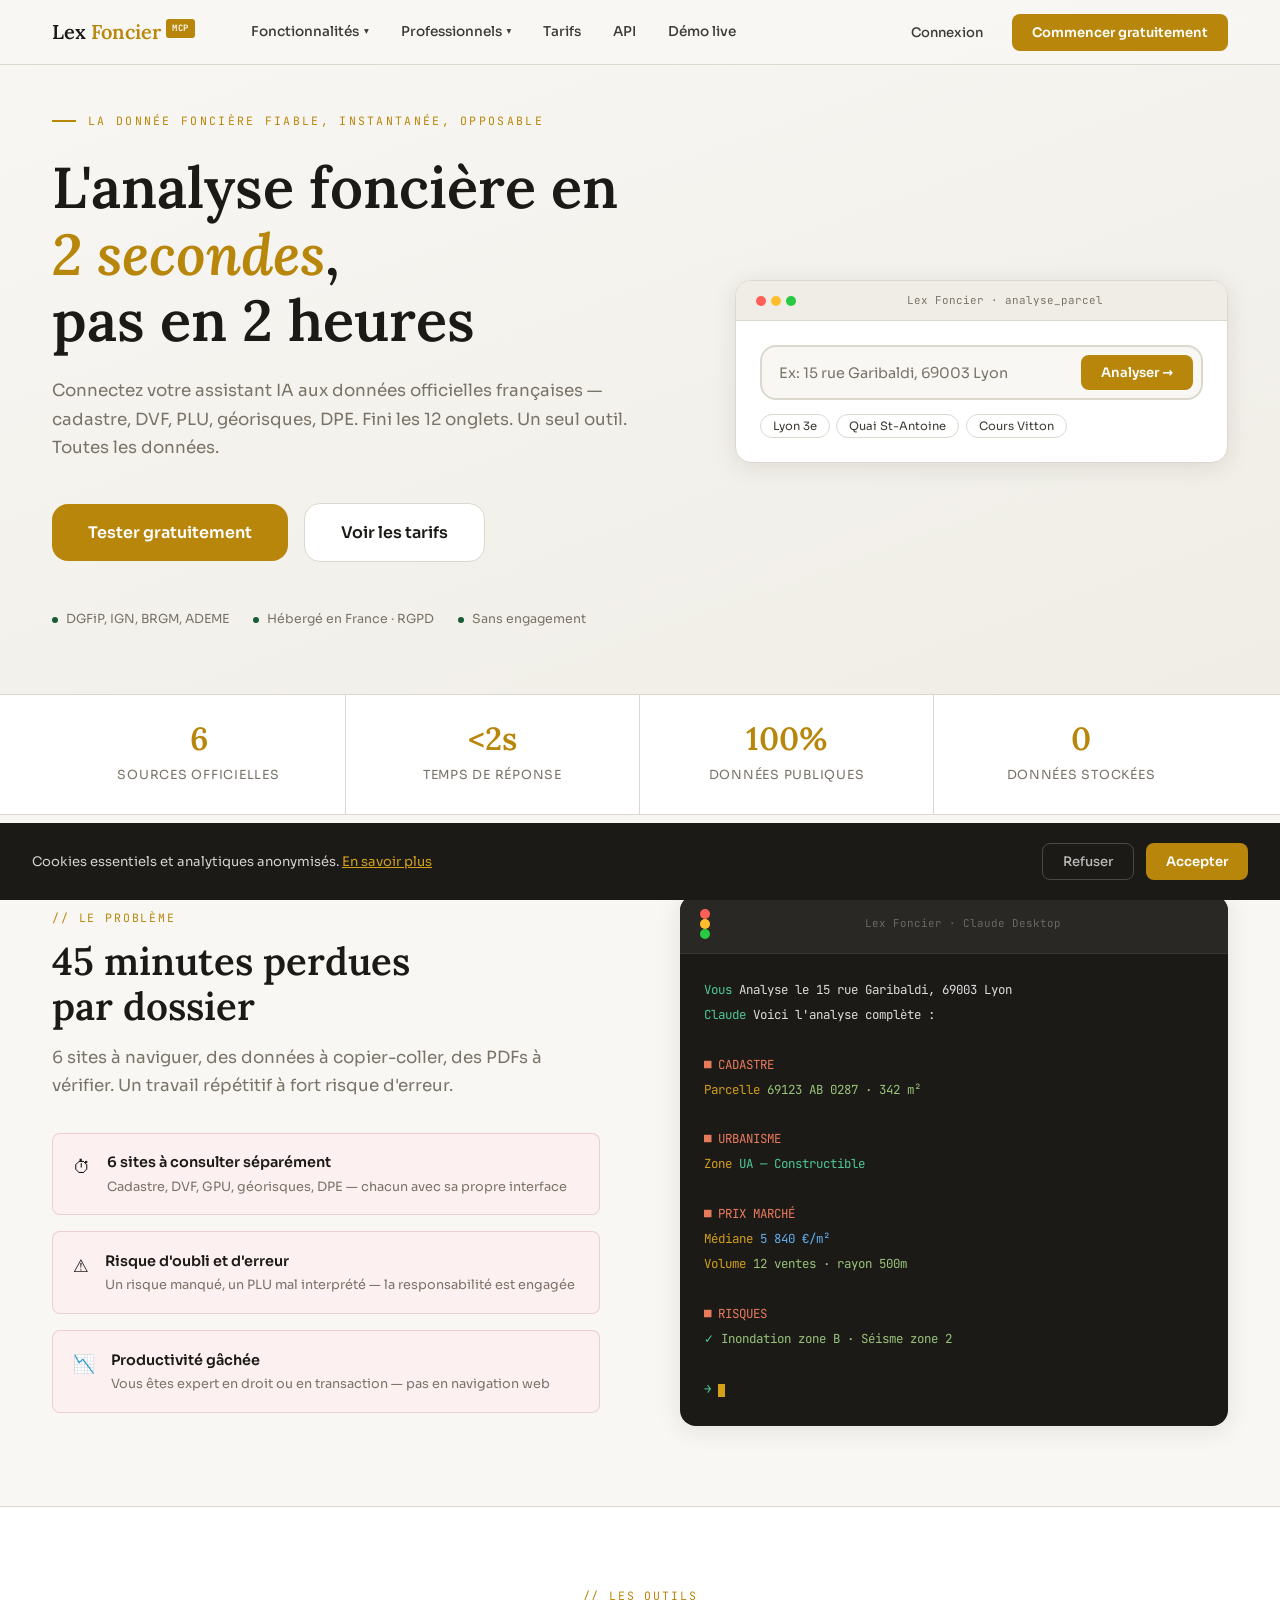
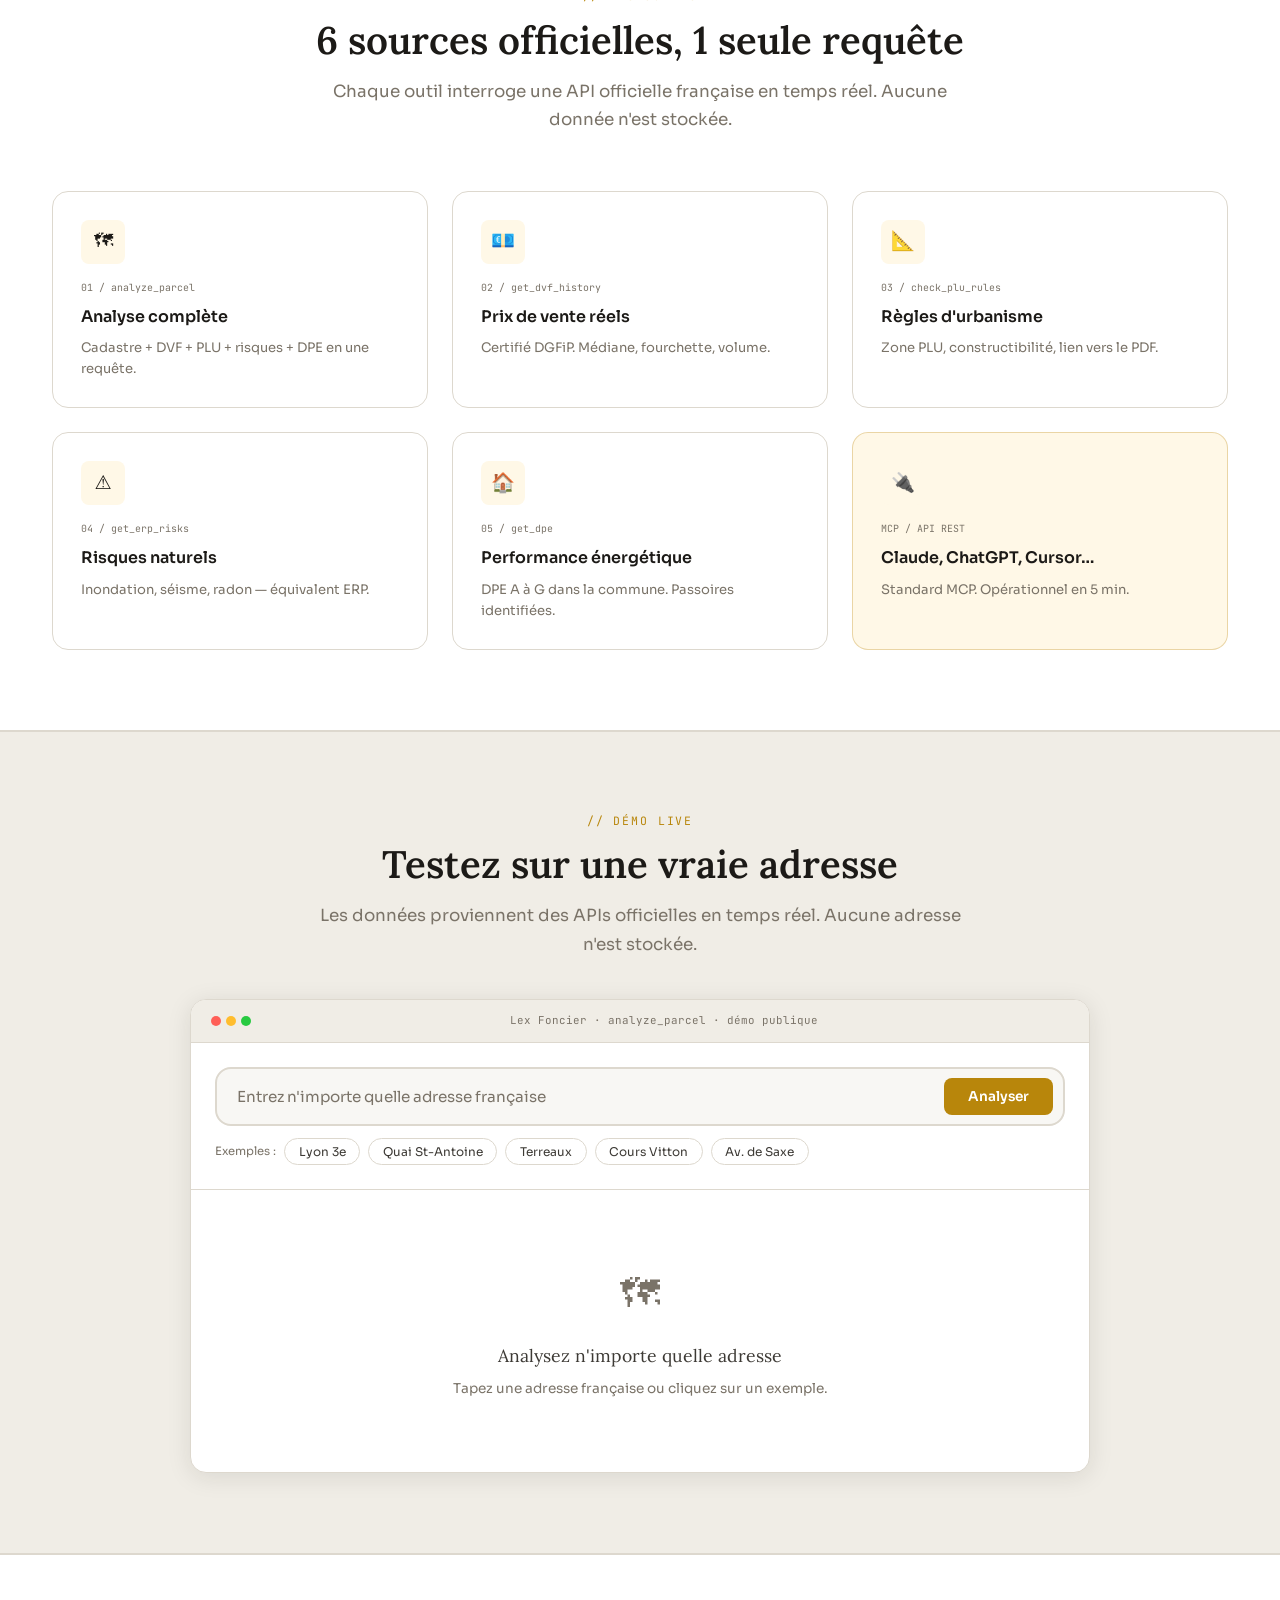
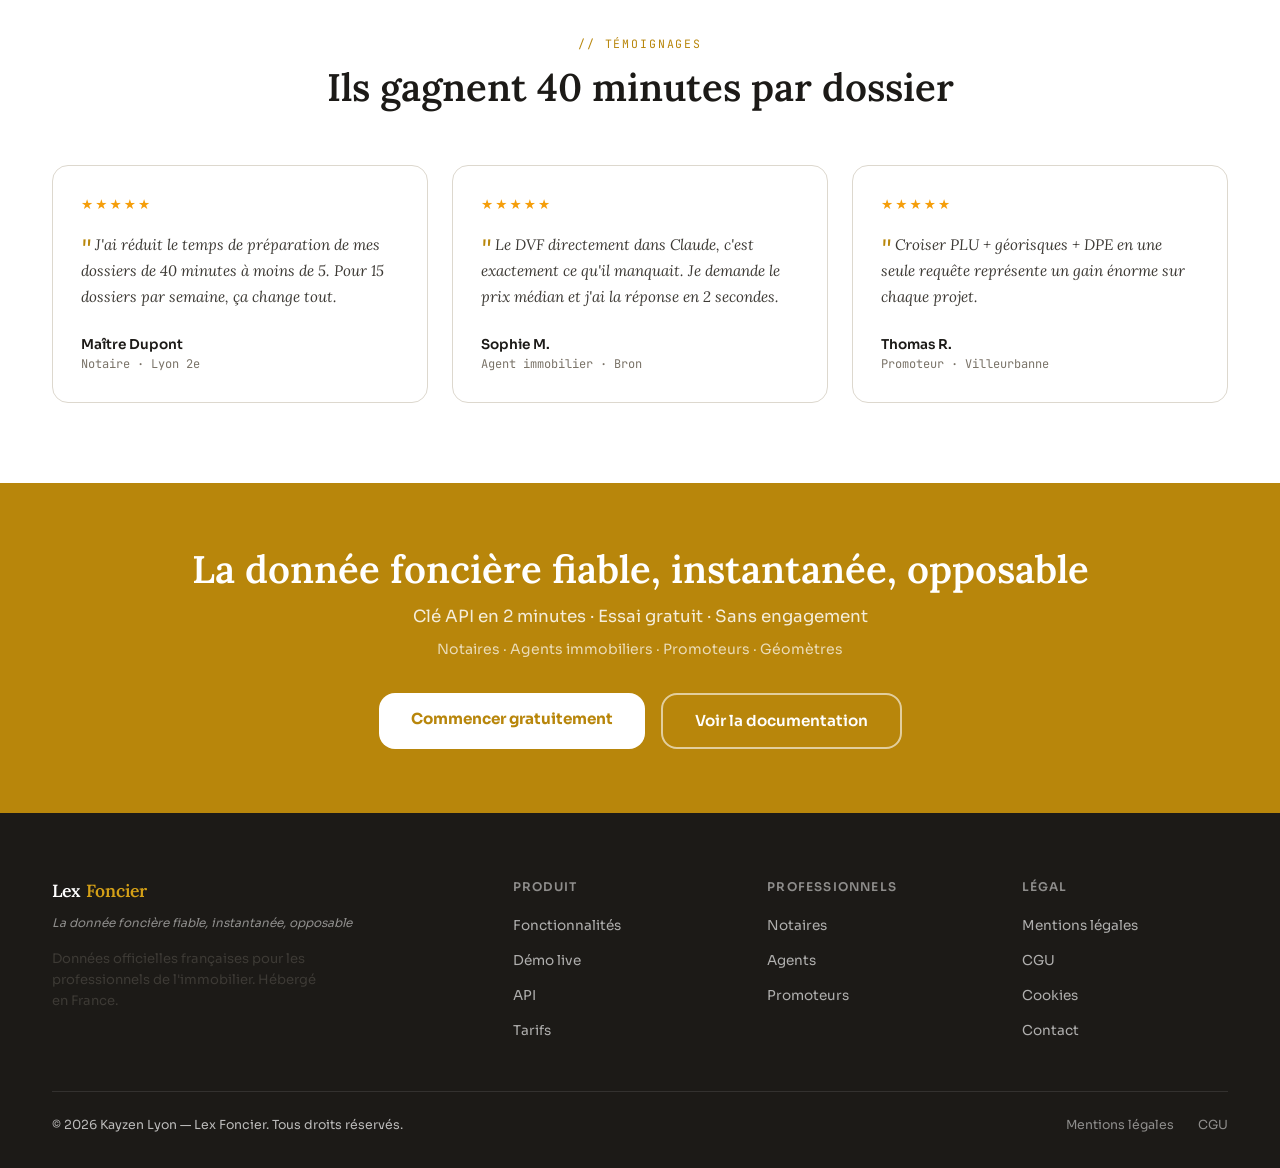
==== commit c1fa5961: "Update index.html" ====
--- a/static/index.html
+++ b/static/index.html
@@ -1,8 +1,10 @@
 <!DOCTYPE html>
-<html lang="fr"><head>
-<meta charset="UTF-8"><meta name="viewport" content="width=device-width, initial-scale=1.0">
-<meta name="description" content="FoncierMCP — Analysez n'importe quelle adresse en 2 secondes. Cadastre, DVF, PLU, géorisques, DPE.">
-<title>FoncierMCP — L'intelligence foncière pour les professionnels</title>
+<html lang="fr">
+<head>
+<meta charset="UTF-8">
+<meta name="viewport" content="width=device-width, initial-scale=1.0">
+<meta name="description" content="Lex Foncier — La donnée foncière fiable, instantanée, opposable. Cadastre, DVF, PLU, géorisques, DPE pour les professionnels.">
+<title>Lex Foncier — La donnée foncière fiable, instantanée, opposable</title>
 <link rel="stylesheet" href="assets/style.css">
 <style>
 .hero{padding:7rem 0 4rem;background:linear-gradient(160deg,var(--c-bg) 0%,var(--c-bg2) 100%);border-bottom:1px solid var(--c-border)}
@@ -14,20 +16,23 @@
 .hero-trust{display:flex;align-items:center;gap:1.5rem;flex-wrap:wrap}
 .trust-item{display:flex;align-items:center;gap:0.5rem;font-size:0.78rem;color:var(--c-muted)}
 .trust-dot{width:6px;height:6px;border-radius:50%;background:var(--c-green)}
-.hero-card{background:var(--c-surface);border:1px solid var(--c-border);border-radius:var(--radius-lg);box-shadow:var(--shadow-lg);overflow:hidden}
-.hero-card-top{background:var(--c-bg2);border-bottom:1px solid var(--c-border);padding:0.7rem 1.25rem;display:flex;align-items:center;gap:0.5rem}
-.hero-card-label{font-family:var(--mono);font-size:0.68rem;color:var(--c-muted);margin:0 auto}
+.hero-search-card{background:var(--c-surface);border:1px solid var(--c-border);border-radius:var(--radius-lg);box-shadow:var(--shadow-lg);overflow:hidden}
+.hero-search-header{background:var(--c-bg2);border-bottom:1px solid var(--c-border);padding:0.7rem 1.25rem;display:flex;align-items:center;gap:0.5rem}
 .hero-search-body{padding:1.5rem}
 .hero-search-bar{display:flex;gap:0.6rem;background:var(--c-bg);border:2px solid var(--c-border);border-radius:var(--radius-lg);padding:0.5rem 0.5rem 0.5rem 1.1rem;transition:border-color 0.2s;margin-bottom:0.85rem}
 .hero-search-bar:focus-within{border-color:var(--c-gold);box-shadow:0 0 0 3px rgba(184,134,11,0.1)}
 .hero-search-bar input{flex:1;background:none;border:none;outline:none;font-family:var(--sans);font-size:0.9rem;color:var(--c-ink)}
 .hero-search-bar input::placeholder{color:var(--c-muted)}
-.hero-search-bar button{background:var(--c-gold);color:white;border:none;border-radius:var(--radius);padding:0.55rem 1.25rem;font-size:0.82rem;font-weight:600;cursor:pointer;font-family:var(--sans);transition:background 0.15s}
+.hero-search-bar button{background:var(--c-gold);color:white;border:none;border-radius:var(--radius);padding:0.55rem 1.25rem;font-size:0.82rem;font-weight:600;cursor:pointer;font-family:var(--sans);white-space:nowrap;transition:background 0.15s}
 .hero-search-bar button:hover{background:var(--c-gold-light)}
 .hero-search-bar button:disabled{opacity:0.5;cursor:not-allowed}
 .hero-chips{display:flex;gap:0.4rem;flex-wrap:wrap}
 .hero-chip{font-size:0.72rem;background:white;border:1px solid var(--c-border);color:var(--c-ink2);padding:0.25rem 0.75rem;border-radius:20px;cursor:pointer;transition:all 0.15s}
 .hero-chip:hover{border-color:var(--c-gold);color:var(--c-gold);background:var(--c-gold-pale)}
+.hero-spinner{display:none;padding:2rem;text-align:center}
+.hero-spinner.on{display:block}
+.hero-result{display:none}
+.hero-result.on{display:block}
 .stats-bar{background:var(--c-surface);border-bottom:1px solid var(--c-border)}
 .stats-inner{display:grid;grid-template-columns:repeat(4,1fr)}
 .stat-item{padding:1.75rem 2rem;border-right:1px solid var(--c-border);text-align:center}
@@ -37,14 +42,15 @@
 .prob-sol{display:grid;grid-template-columns:1fr 1fr;gap:5rem;align-items:center}
 .prob-list{list-style:none;display:flex;flex-direction:column;gap:1rem;margin-top:2rem}
 .prob-item{display:flex;align-items:flex-start;gap:1rem;padding:1.1rem 1.25rem;background:var(--c-red-light);border:1px solid rgba(139,32,32,0.15);border-radius:var(--radius)}
+.prob-icon{font-size:1.1rem;flex-shrink:0;margin-top:0.1rem}
 .prob-title{font-weight:600;font-size:0.9rem;margin-bottom:0.2rem}
 .prob-desc{font-size:0.8rem;color:var(--c-muted);line-height:1.5}
-.terminal{background:var(--c-ink);border-radius:var(--radius-lg);overflow:hidden;box-shadow:var(--shadow-lg)}
-.term-bar{background:#2a2825;padding:0.85rem 1.25rem;display:flex;align-items:center;gap:0.5rem;border-bottom:1px solid rgba(255,255,255,0.07)}
+.sol-terminal{background:var(--c-ink);border-radius:var(--radius-lg);overflow:hidden;box-shadow:var(--shadow-lg)}
+.sol-term-bar{background:#2a2825;padding:0.85rem 1.25rem;display:flex;align-items:center;gap:0.5rem;border-bottom:1px solid rgba(255,255,255,0.07)}
 .sol-dot{width:10px;height:10px;border-radius:50%}
 .sol-dot-r{background:#FF5F57}.sol-dot-y{background:#FFBD2E}.sol-dot-g{background:#28CA41}
-.term-label{font-family:var(--mono);font-size:0.68rem;color:rgba(255,255,255,0.3);margin:0 auto}
-.term-body{padding:1.5rem;font-family:var(--mono);font-size:0.78rem;line-height:2;color:rgba(255,255,255,0.85)}
+.sol-term-label{font-family:var(--mono);font-size:0.68rem;color:rgba(255,255,255,0.3);margin:0 auto}
+.sol-term-body{padding:1.5rem;font-family:var(--mono);font-size:0.78rem;line-height:2;color:rgba(255,255,255,0.85)}
 .t-prompt{color:#4EC994}.t-section{color:#E87A5C}.t-key{color:#D4A017}.t-val{color:#98C379}.t-num{color:#61AFEF}.t-ok{color:#4EC994}
 .t-cursor{display:inline-block;width:7px;height:13px;background:#D4A017;animation:blink 1s step-end infinite;vertical-align:text-bottom}
 @keyframes blink{0%,100%{opacity:1}50%{opacity:0}}
@@ -60,11 +66,11 @@
 .test-quote{font-family:var(--serif);font-size:0.95rem;font-style:italic;line-height:1.7;color:var(--c-ink2);margin-bottom:1.5rem}
 .test-quote::before{content:'"';color:var(--c-gold);font-size:1.8rem;line-height:0;vertical-align:-0.35em;margin-right:0.15em}
 .demo-section{background:var(--c-bg2);border-top:1px solid var(--c-border);border-bottom:1px solid var(--c-border)}
-@media(max-width:900px){.hero-inner,.prob-sol{grid-template-columns:1fr;gap:3rem}.feat-grid-home,.how-steps,.test-grid{grid-template-columns:1fr 1fr}.stats-inner{grid-template-columns:1fr 1fr}}
-@media(max-width:600px){.feat-grid-home,.how-steps,.test-grid{grid-template-columns:1fr}}
+@media(max-width:900px){.hero-inner,.prob-sol{grid-template-columns:1fr;gap:3rem}.feat-grid-home{grid-template-columns:1fr 1fr}.how-steps,.test-grid{grid-template-columns:1fr}.stats-inner{grid-template-columns:1fr 1fr}}
+@media(max-width:600px){.feat-grid-home{grid-template-columns:1fr}}
 </style>
 </head><body><nav class="site-nav"><div class="container"><div class="nav-inner">
-<a href="index.html" class="nav-logo">Foncier<span>MCP</span><span class="badge">v1</span></a>
+<a href="index.html" class="nav-logo">Lex <span>Foncier</span><span class="badge">MCP</span></a>
 <div class="nav-main">
 <div class="nav-item"><a href="fonctionnalites.html" class="nav-link">Fonctionnalités <span class="nav-chevron">▾</span></a><div class="mega-menu"><a href="fonctionnalites.html#cadastre" class="mega-item"><div class="mega-icon">🗺</div><div><div class="mega-text-title">Cadastre IGN</div><div class="mega-text-desc">Références parcellaires</div></div></a><a href="fonctionnalites.html#dvf" class="mega-item"><div class="mega-icon">💶</div><div><div class="mega-text-title">Prix DVF</div><div class="mega-text-desc">Transactions réelles DGFiP</div></div></a><a href="fonctionnalites.html#plu" class="mega-item"><div class="mega-icon">📐</div><div><div class="mega-text-title">PLU &amp; Urbanisme</div><div class="mega-text-desc">Règles de constructibilité</div></div></a><a href="fonctionnalites.html#georisques" class="mega-item"><div class="mega-icon">⚠️</div><div><div class="mega-text-title">Géorisques</div><div class="mega-text-desc">Risques naturels</div></div></a><a href="fonctionnalites.html#dpe" class="mega-item"><div class="mega-icon">🏠</div><div><div class="mega-text-title">DPE ADEME</div><div class="mega-text-desc">Performance énergétique</div></div></a><a href="api.html" class="mega-item"><div class="mega-icon">🔌</div><div><div class="mega-text-title">API &amp; Intégration</div><div class="mega-text-desc">Documentation MCP</div></div></a></div></div>
 <div class="nav-item"><a href="#" class="nav-link">Professionnels <span class="nav-chevron">▾</span></a><div class="mega-menu"><a href="notaires.html" class="mega-item"><div class="mega-icon">⚖️</div><div><div class="mega-text-title">Notaires</div><div class="mega-text-desc">Actes 10× plus vite</div></div></a><a href="agents.html" class="mega-item"><div class="mega-icon">🏢</div><div><div class="mega-text-title">Agents immobiliers</div><div class="mega-text-desc">Argumentaire vendeur</div></div></a><a href="promoteurs.html" class="mega-item"><div class="mega-icon">🏗️</div><div><div class="mega-text-title">Promoteurs</div><div class="mega-text-desc">Faisabilité foncière</div></div></a></div></div>
@@ -72,12 +78,12 @@
 <div class="nav-item"><a href="api.html" class="nav-link">API</a></div>
 <div class="nav-item"><a href="#demo" class="nav-link">Démo live</a></div>
 </div>
-<div class="nav-actions"><a href="mailto:contact@fonciermcp.fr" class="btn-nav-login">Connexion</a><a href="tarifs.html" class="btn-nav-cta">Commencer gratuitement</a><button class="nav-mobile-btn">☰</button></div>
+<div class="nav-actions"><a href="mailto:contact@lexfoncier.fr" class="btn-nav-login">Connexion</a><a href="tarifs.html" class="btn-nav-cta">Commencer gratuitement</a><button class="nav-mobile-btn">☰</button></div>
 </div></div></nav>
 <div id="cookie-banner"><div class="cookie-text">Cookies essentiels et analytiques anonymisés. <a href="mentions-legales.html#cookies">En savoir plus</a></div><div class="cookie-actions"><button id="cookie-refuse" class="btn-cookie-refuse">Refuser</button><button id="cookie-accept" class="btn-cookie-accept">Accepter</button></div></div>
 <section class="hero"><div class="container"><div class="hero-inner">
 <div>
-<div class="hero-eyebrow">Serveur MCP foncier · France · 100% officiel</div>
+<div class="hero-eyebrow">La donnée foncière fiable, instantanée, opposable</div>
 <h1 style="margin-bottom:1.5rem">L'analyse foncière en <em style="color:var(--c-gold);font-style:italic">2 secondes</em>,<br>pas en 2 heures</h1>
 <p class="hero-desc">Connectez votre assistant IA aux données officielles françaises — cadastre, DVF, PLU, géorisques, DPE. Fini les 12 onglets. Un seul outil. Toutes les données.</p>
 <div class="hero-actions"><a href="#demo" class="btn btn-primary btn-lg">Tester gratuitement</a><a href="tarifs.html" class="btn btn-secondary btn-lg">Voir les tarifs</a></div>
@@ -86,8 +92,8 @@
 <div class="trust-item"><div class="trust-dot"></div>Hébergé en France · RGPD</div>
 <div class="trust-item"><div class="trust-dot"></div>Sans engagement</div>
 </div></div>
-<div><div class="hero-card">
-<div class="hero-card-top"><div class="demo-dots"><div class="demo-dot demo-dot-r"></div><div class="demo-dot demo-dot-y"></div><div class="demo-dot demo-dot-g"></div></div><span class="hero-card-label">FoncierMCP · analyse_parcel</span></div>
+<div><div class="hero-search-card">
+<div class="hero-search-header"><div class="demo-dots"><div class="demo-dot demo-dot-r"></div><div class="demo-dot demo-dot-y"></div><div class="demo-dot demo-dot-g"></div></div><span style="font-family:var(--mono);font-size:0.68rem;color:var(--c-muted);margin:0 auto">Lex Foncier · analyse_parcel</span></div>
 <div class="hero-search-body">
 <div class="hero-search-bar"><input id="hero-input" type="text" placeholder="Ex: 15 rue Garibaldi, 69003 Lyon" onkeydown="if(event.key==='Enter')heroSearch()"><button id="hero-btn" onclick="heroSearch()">Analyser →</button></div>
 <div class="hero-chips">
@@ -98,25 +104,20 @@
 <div id="hero-spin" style="display:none;padding:1.5rem;text-align:center"><div class="spinner-ring"></div></div>
 <div id="hero-result"></div>
 </div></div></div>
-</div></div></section>
-<div class="stats-bar"><div class="container"><div class="stats-inner">
-<div class="stat-item"><span class="stat-val">6</span><span class="stat-label">Sources officielles</span></div>
-<div class="stat-item"><span class="stat-val">&lt;2s</span><span class="stat-label">Temps de réponse</span></div>
-<div class="stat-item"><span class="stat-val">100%</span><span class="stat-label">Données publiques</span></div>
-<div class="stat-item"><span class="stat-val">0</span><span class="stat-label">Données stockées</span></div>
-</div></div></div><section class="section"><div class="container"><div class="prob-sol">
+</div></div></section><div class="stats-bar"><div class="container"><div class="stats-inner"><div class="stat-item"><span class="stat-val">6</span><span class="stat-label">Sources officielles</span></div><div class="stat-item"><span class="stat-val">&lt;2s</span><span class="stat-label">Temps de réponse</span></div><div class="stat-item"><span class="stat-val">100%</span><span class="stat-label">Données publiques</span></div><div class="stat-item"><span class="stat-val">0</span><span class="stat-label">Données stockées</span></div></div></div></div>
+<section class="section"><div class="container"><div class="prob-sol">
 <div class="animate-on-scroll">
 <span class="section-eyebrow">// Le problème</span>
 <h2 class="section-title">45 minutes perdues<br>par dossier</h2>
 <p class="section-desc">6 sites à naviguer, des données à copier-coller, des PDFs à vérifier. Un travail répétitif à fort risque d'erreur.</p>
 <ul class="prob-list">
-<li class="prob-item"><div style="font-size:1.1rem;flex-shrink:0">⏱</div><div><div class="prob-title">6 sites à consulter séparément</div><div class="prob-desc">Cadastre, DVF, GPU, géorisques, DPE — chacun avec sa propre interface</div></div></li>
-<li class="prob-item"><div style="font-size:1.1rem;flex-shrink:0">⚠️</div><div><div class="prob-title">Risque d'oubli et d'erreur</div><div class="prob-desc">Un risque manqué, un PLU mal interprété — la responsabilité est engagée</div></div></li>
-<li class="prob-item"><div style="font-size:1.1rem;flex-shrink:0">📉</div><div><div class="prob-title">Productivité gâchée</div><div class="prob-desc">Vous êtes expert en droit ou en transaction — pas en navigation web</div></div></li>
+<li class="prob-item"><div class="prob-icon">⏱</div><div><div class="prob-title">6 sites à consulter séparément</div><div class="prob-desc">Cadastre, DVF, GPU, géorisques, DPE — chacun avec sa propre interface</div></div></li>
+<li class="prob-item"><div class="prob-icon">⚠️</div><div><div class="prob-title">Risque d'oubli et d'erreur</div><div class="prob-desc">Un risque manqué, un PLU mal interprété — la responsabilité est engagée</div></div></li>
+<li class="prob-item"><div class="prob-icon">📉</div><div><div class="prob-title">Productivité gâchée</div><div class="prob-desc">Vous êtes expert en droit ou en transaction — pas en navigation web</div></div></li>
 </ul></div>
-<div class="animate-on-scroll"><div class="terminal">
-<div class="term-bar"><div class="sol-dot sol-dot-r"></div><div class="sol-dot sol-dot-y"></div><div class="sol-dot sol-dot-g"></div><span class="term-label">FoncierMCP · Claude Desktop</span></div>
-<div class="term-body">
+<div class="animate-on-scroll"><div class="sol-terminal">
+<div class="sol-term-bar"><div class="sol-term-dots"><div class="sol-dot sol-dot-r"></div><div class="sol-dot sol-dot-y"></div><div class="sol-dot sol-dot-g"></div></div><span class="sol-term-label">Lex Foncier · Claude Desktop</span></div>
+<div class="sol-term-body">
 <div><span class="t-prompt">Vous</span>  Analyse le 15 rue Garibaldi, 69003 Lyon</div>
 <div><span class="t-prompt">Claude</span> Voici l'analyse complète :</div><br>
 <div><span class="t-section">■ CADASTRE</span></div>
@@ -129,8 +130,7 @@
 <div><span class="t-section">■ RISQUES</span></div>
 <div><span class="t-ok">✓</span><span class="t-val"> Inondation zone B · Séisme zone 2</span></div><br>
 <div><span class="t-prompt">→</span> <span class="t-cursor"></span></div>
-</div></div></div>
-</div></div></section>
+</div></div></div></div></div></section>
 <section class="section" style="background:var(--c-surface);border-top:1px solid var(--c-border);border-bottom:1px solid var(--c-border)"><div class="container">
 <div style="text-align:center;margin-bottom:3.5rem" class="animate-on-scroll"><span class="section-eyebrow">// Les outils</span><h2 class="section-title">6 sources officielles, 1 seule requête</h2><p class="section-desc" style="margin:0 auto">Chaque outil interroge une API officielle française en temps réel. Aucune donnée n'est stockée.</p></div>
 <div class="feat-grid-home">
@@ -139,11 +139,11 @@
 <a href="fonctionnalites.html#plu" class="feat-card-home animate-on-scroll"><div class="feat-icon-home">📐</div><span style="font-family:var(--mono);font-size:0.62rem;color:var(--c-muted);display:block;margin-bottom:0.5rem">03 / check_plu_rules</span><div style="font-weight:600;margin-bottom:0.5rem">Règles d'urbanisme</div><p style="font-size:0.82rem;color:var(--c-muted)">Zone PLU, constructibilité, lien vers le PDF.</p></a>
 <a href="fonctionnalites.html#georisques" class="feat-card-home animate-on-scroll"><div class="feat-icon-home">⚠️</div><span style="font-family:var(--mono);font-size:0.62rem;color:var(--c-muted);display:block;margin-bottom:0.5rem">04 / get_erp_risks</span><div style="font-weight:600;margin-bottom:0.5rem">Risques naturels</div><p style="font-size:0.82rem;color:var(--c-muted)">Inondation, séisme, radon — équivalent ERP.</p></a>
 <a href="fonctionnalites.html#dpe" class="feat-card-home animate-on-scroll"><div class="feat-icon-home">🏠</div><span style="font-family:var(--mono);font-size:0.62rem;color:var(--c-muted);display:block;margin-bottom:0.5rem">05 / get_dpe</span><div style="font-weight:600;margin-bottom:0.5rem">Performance énergétique</div><p style="font-size:0.82rem;color:var(--c-muted)">DPE A à G dans la commune. Passoires identifiées.</p></a>
-<a href="api.html" class="feat-card-home animate-on-scroll" style="background:var(--c-gold-pale);border-color:rgba(184,134,11,0.3)"><div class="feat-icon-home">🔌</div><span style="font-family:var(--mono);font-size:0.62rem;color:var(--c-muted);display:block;margin-bottom:0.5rem">MCP / API REST</span><div style="font-weight:600;margin-bottom:0.5rem">Claude, ChatGPT, Cursor…</div><p style="font-size:0.82rem;color:var(--c-muted)">Standard MCP Anthropic. Opérationnel en 5 min.</p></a>
+<a href="api.html" class="feat-card-home animate-on-scroll" style="background:var(--c-gold-pale);border-color:rgba(184,134,11,0.3)"><div class="feat-icon-home">🔌</div><span style="font-family:var(--mono);font-size:0.62rem;color:var(--c-muted);display:block;margin-bottom:0.5rem">MCP / API REST</span><div style="font-weight:600;margin-bottom:0.5rem">Claude, ChatGPT, Cursor…</div><p style="font-size:0.82rem;color:var(--c-muted)">Standard MCP. Opérationnel en 5 min.</p></a>
 </div></div></section><section class="section demo-section" id="demo"><div class="container"><div style="max-width:900px;margin:0 auto">
 <div style="text-align:center;margin-bottom:2.5rem" class="animate-on-scroll"><span class="section-eyebrow">// Démo live</span><h2 class="section-title">Testez sur une vraie adresse</h2><p class="section-desc" style="margin:0 auto">Les données proviennent des APIs officielles en temps réel. Aucune adresse n'est stockée.</p></div>
 <div class="demo-widget" id="demo-container">
-<div class="demo-toolbar"><div class="demo-dots"><div class="demo-dot demo-dot-r"></div><div class="demo-dot demo-dot-y"></div><div class="demo-dot demo-dot-g"></div></div><span class="demo-toolbar-label">FoncierMCP · analyze_parcel · démo publique</span></div>
+<div class="demo-toolbar"><div class="demo-dots"><div class="demo-dot demo-dot-r"></div><div class="demo-dot demo-dot-y"></div><div class="demo-dot demo-dot-g"></div></div><span class="demo-toolbar-label">Lex Foncier · analyze_parcel · démo publique</span></div>
 <div class="demo-search-area">
 <div class="demo-search-bar"><input class="demo-search-input" type="text" placeholder="Entrez n'importe quelle adresse française"><button class="demo-search-btn">Analyser</button></div>
 <div class="demo-examples"><span class="demo-examples-label">Exemples :</span>
@@ -165,29 +165,28 @@
 <div class="result-card result-card-full"><div class="result-card-header"><div class="result-card-icon">💶</div><div class="result-card-title">DVF · Prix réels</div><div class="result-card-source">DGFiP</div></div><div class="res-dvf"></div></div>
 <div class="result-card"><div class="result-card-header"><div class="result-card-icon">⚠️</div><div class="result-card-title">Géorisques</div><div class="result-card-source">BRGM</div></div><div class="res-risks"></div></div>
 <div class="result-card"><div class="result-card-header"><div class="result-card-icon">🏠</div><div class="result-card-title">DPE · Énergie</div><div class="result-card-source">ADEME</div></div><div class="res-dpe"></div></div>
-</div>
-<div style="text-align:center;margin-top:2rem;padding-top:1.5rem;border-top:1px solid var(--c-border)"><p style="font-size:0.82rem;color:var(--c-muted);margin-bottom:1rem">Voulez-vous intégrer ces données dans votre workflow ?</p><a href="tarifs.html" class="btn btn-primary">Obtenir ma clé API</a></div>
+</div><div style="text-align:center;margin-top:2rem;padding-top:1.5rem;border-top:1px solid var(--c-border)"><p style="font-size:0.82rem;color:var(--c-muted);margin-bottom:1rem">Voulez-vous intégrer ces données dans votre workflow ?</p><a href="tarifs.html" class="btn btn-primary">Obtenir ma clé API</a></div>
 </div></div></div></div></section>
 <section class="section" style="background:var(--c-surface);border-top:1px solid var(--c-border)"><div class="container">
 <div style="text-align:center;margin-bottom:3.5rem" class="animate-on-scroll"><span class="section-eyebrow">// Témoignages</span><h2 class="section-title">Ils gagnent 40 minutes par dossier</h2></div>
 <div class="test-grid">
 <div class="test-card animate-on-scroll"><div class="test-stars">★★★★★</div><p class="test-quote">J'ai réduit le temps de préparation de mes dossiers de 40 minutes à moins de 5. Pour 15 dossiers par semaine, ça change tout.</p><div style="font-size:0.85rem;font-weight:600">Maître Dupont</div><div style="font-size:0.75rem;color:var(--c-muted);font-family:var(--mono)">Notaire · Lyon 2e</div></div>
-<div class="test-card animate-on-scroll"><div class="test-stars">★★★★★</div><p class="test-quote">Le DVF directement dans Claude, c'est exactement ce qu'il manquait. Je demande le prix médian d'une rue et j'ai la réponse en 2 secondes.</p><div style="font-size:0.85rem;font-weight:600">Sophie M.</div><div style="font-size:0.75rem;color:var(--c-muted);font-family:var(--mono)">Agent immobilier · Bron</div></div>
-<div class="test-card animate-on-scroll"><div class="test-stars">★★★★★</div><p class="test-quote">Croiser PLU + géorisques + DPE en une seule requête représente un gain énorme sur chaque projet de faisabilité.</p><div style="font-size:0.85rem;font-weight:600">Thomas R.</div><div style="font-size:0.75rem;color:var(--c-muted);font-family:var(--mono)">Promoteur · Villeurbanne</div></div>
-</div></div></section>
-<section style="background:var(--c-gold);padding:4rem 0;text-align:center"><div class="container">
-<h2 style="font-family:'Lora',serif;font-size:clamp(1.6rem,3vw,2.5rem);margin-bottom:0.75rem;color:white">Votre IA connaît déjà chaque parcelle de France</h2>
-<p style="color:rgba(255,255,255,0.85);margin-bottom:2rem">Clé API en 2 minutes · Essai gratuit · Sans engagement</p>
+<div class="test-card animate-on-scroll"><div class="test-stars">★★★★★</div><p class="test-quote">Le DVF directement dans Claude, c'est exactement ce qu'il manquait. Je demande le prix médian et j'ai la réponse en 2 secondes.</p><div style="font-size:0.85rem;font-weight:600">Sophie M.</div><div style="font-size:0.75rem;color:var(--c-muted);font-family:var(--mono)">Agent immobilier · Bron</div></div>
+<div class="test-card animate-on-scroll"><div class="test-stars">★★★★★</div><p class="test-quote">Croiser PLU + géorisques + DPE en une seule requête représente un gain énorme sur chaque projet.</p><div style="font-size:0.85rem;font-weight:600">Thomas R.</div><div style="font-size:0.75rem;color:var(--c-muted);font-family:var(--mono)">Promoteur · Villeurbanne</div></div>
+</div></div></section><section style="background:var(--c-gold);padding:4rem 0;text-align:center"><div class="container">
+<h2 style="font-family:'Lora',serif;font-size:clamp(1.6rem,3vw,2.5rem);margin-bottom:0.75rem;color:white">La donnée foncière fiable, instantanée, opposable</h2>
+<p style="color:rgba(255,255,255,0.85);margin-bottom:0.5rem;font-size:1.05rem">Clé API en 2 minutes · Essai gratuit · Sans engagement</p>
+<p style="color:rgba(255,255,255,0.7);margin-bottom:2rem;font-size:0.88rem">Notaires · Agents immobiliers · Promoteurs · Géomètres</p>
 <div style="display:flex;justify-content:center;gap:1rem;flex-wrap:wrap">
 <a href="tarifs.html" style="background:white;color:var(--c-gold);font-weight:700;padding:0.85rem 2rem;border-radius:var(--radius-lg);font-size:0.95rem;text-decoration:none">Commencer gratuitement</a>
 <a href="api.html" style="background:transparent;color:white;font-weight:600;padding:0.85rem 2rem;border-radius:var(--radius-lg);font-size:0.95rem;text-decoration:none;border:2px solid rgba(255,255,255,0.6)">Voir la documentation</a>
 </div></div></section>
 <footer class="site-footer"><div class="container"><div class="footer-grid">
-<div class="footer-brand"><div style="font-family:'Lora',serif;font-size:1.1rem;font-weight:600;color:white;margin-bottom:1rem">Foncier<span style="color:#D4A017">MCP</span></div><p>L'outil MCP de référence pour les professionnels de l'immobilier.</p></div>
+<div class="footer-brand"><div style="font-family:'Lora',serif;font-size:1.1rem;font-weight:600;color:white;margin-bottom:0.5rem">Lex <span style="color:#D4A017">Foncier</span></div><div style="font-size:0.75rem;color:rgba(255,255,255,0.5);font-style:italic;margin-bottom:1rem">La donnée foncière fiable, instantanée, opposable</div><p>Données officielles françaises pour les professionnels de l'immobilier. Hébergé en France.</p></div>
 <div class="footer-col"><h4>Produit</h4><ul class="footer-links"><li><a href="fonctionnalites.html">Fonctionnalités</a></li><li><a href="index.html#demo">Démo live</a></li><li><a href="api.html">API</a></li><li><a href="tarifs.html">Tarifs</a></li></ul></div>
 <div class="footer-col"><h4>Professionnels</h4><ul class="footer-links"><li><a href="notaires.html">Notaires</a></li><li><a href="agents.html">Agents</a></li><li><a href="promoteurs.html">Promoteurs</a></li></ul></div>
-<div class="footer-col"><h4>Légal</h4><ul class="footer-links"><li><a href="mentions-legales.html">Mentions légales</a></li><li><a href="cgu.html">CGU</a></li><li><a href="mentions-legales.html#cookies">Cookies</a></li><li><a href="mailto:contact@fonciermcp.fr">Contact</a></li></ul></div>
-</div><div class="footer-bottom"><div>© 2026 Kayzen Lyon — FoncierMCP.</div><div class="footer-legal"><a href="mentions-legales.html">Mentions légales</a><a href="cgu.html">CGU</a></div></div></div></footer>
+<div class="footer-col"><h4>Légal</h4><ul class="footer-links"><li><a href="mentions-legales.html">Mentions légales</a></li><li><a href="cgu.html">CGU</a></li><li><a href="mentions-legales.html#cookies">Cookies</a></li><li><a href="mailto:contact@lexfoncier.fr">Contact</a></li></ul></div>
+</div><div class="footer-bottom"><div>© 2026 Kayzen Lyon — Lex Foncier. Tous droits réservés.</div><div class="footer-legal"><a href="mentions-legales.html">Mentions légales</a><a href="cgu.html">CGU</a></div></div></div></footer>
 <script src="assets/app.js"></script>
 <script>
 const API='https://app-production-71c1.up.railway.app';
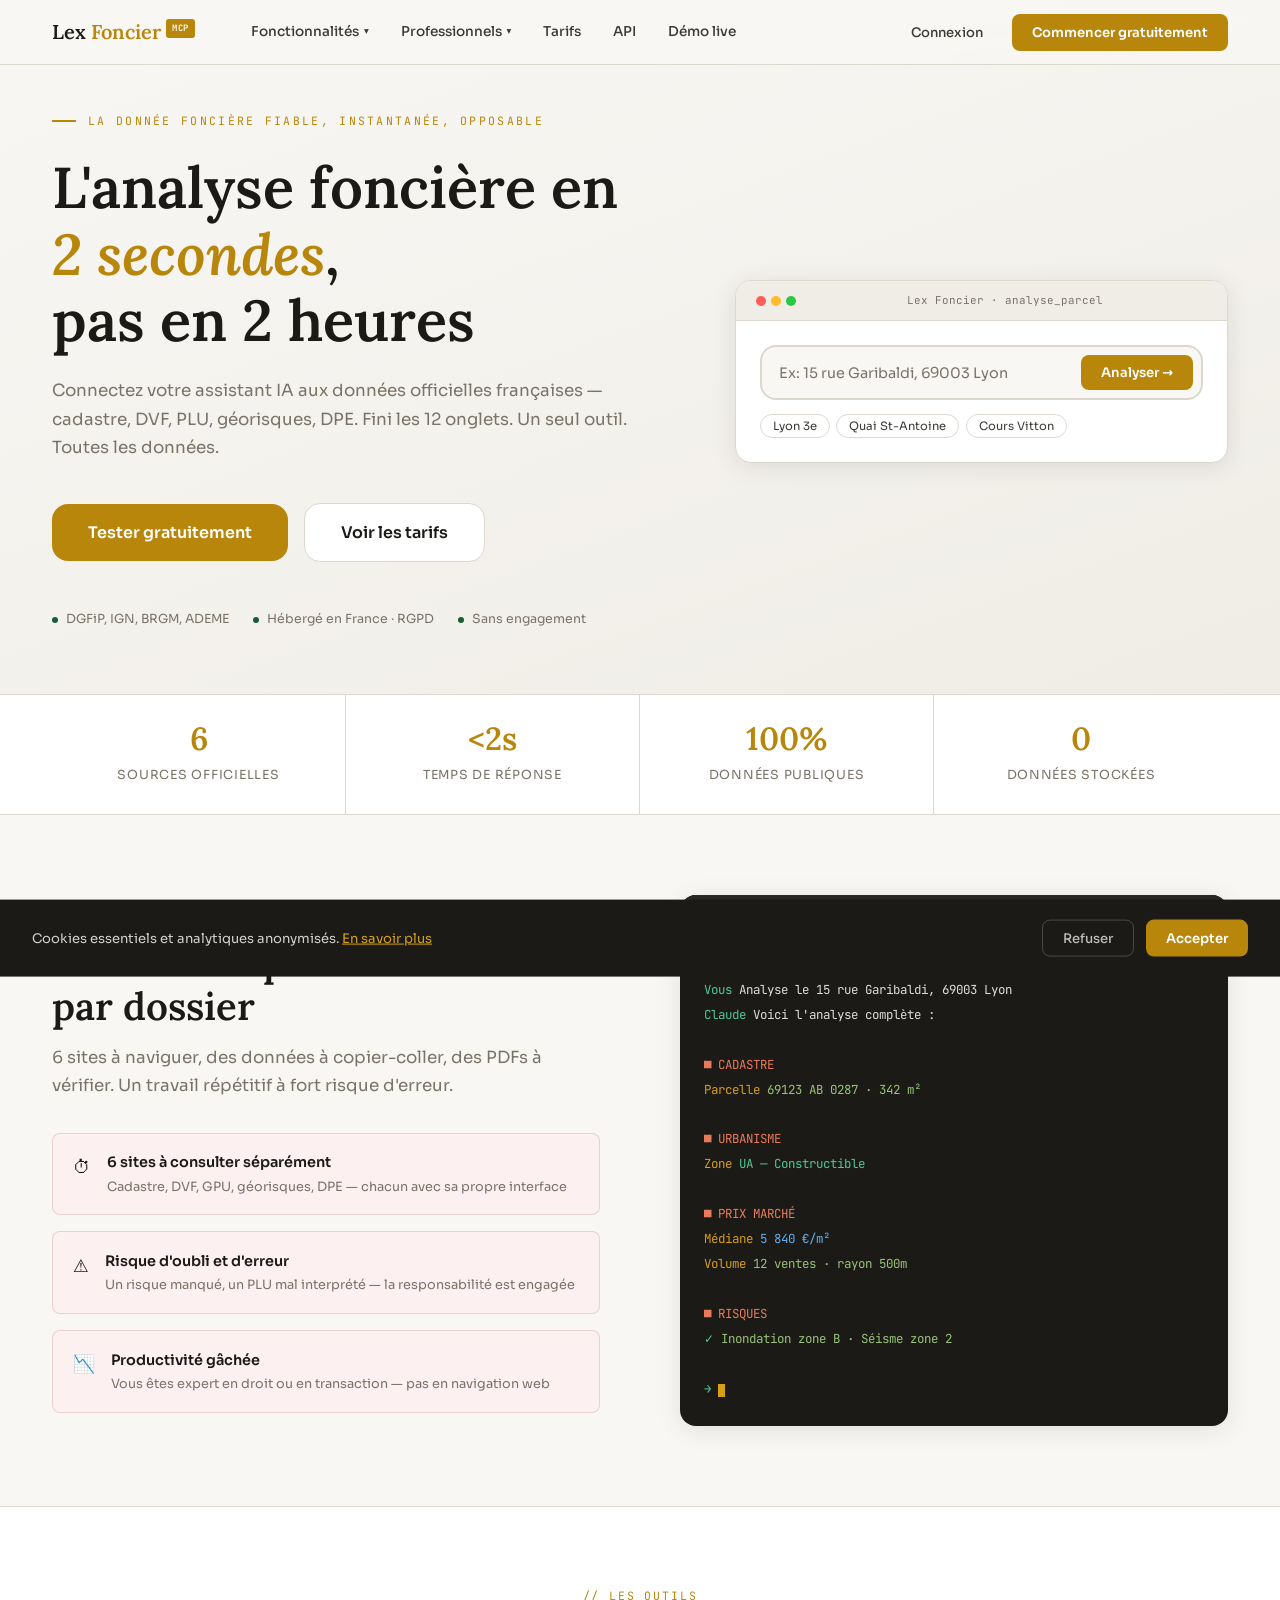
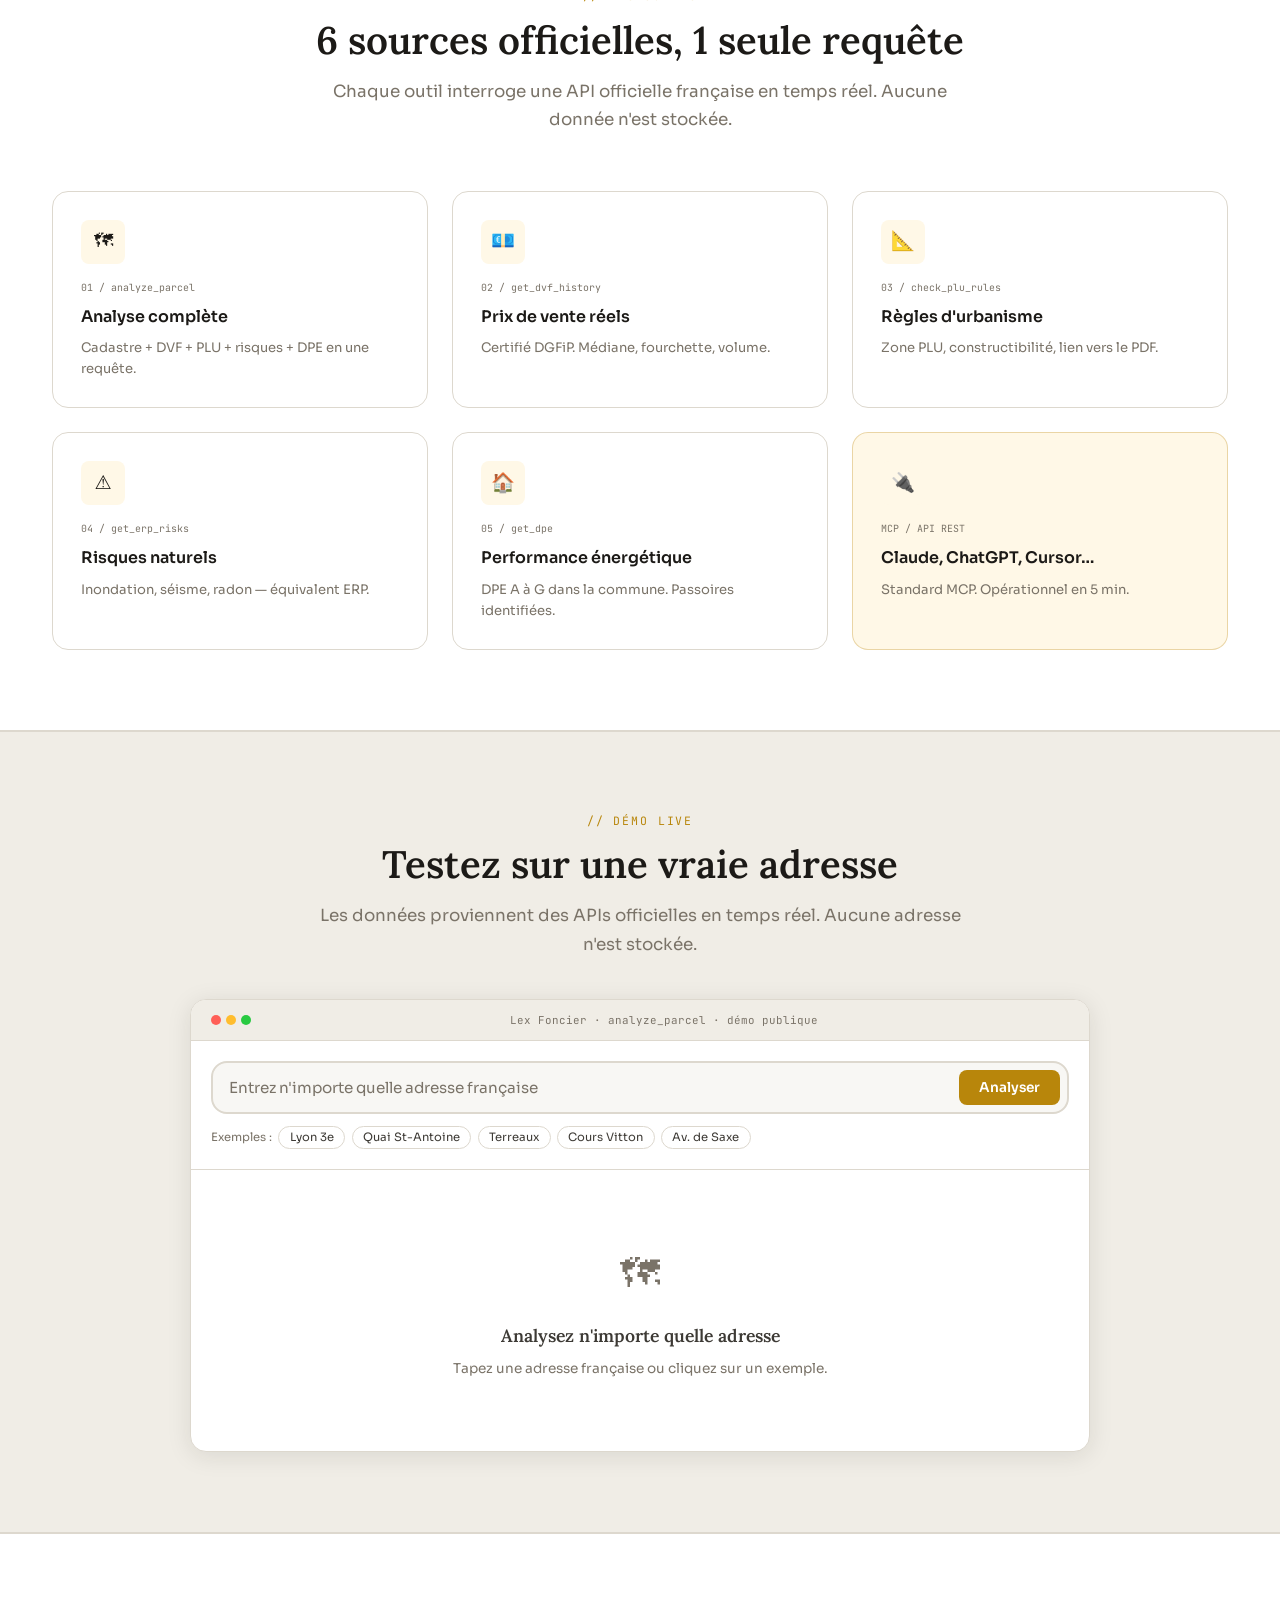
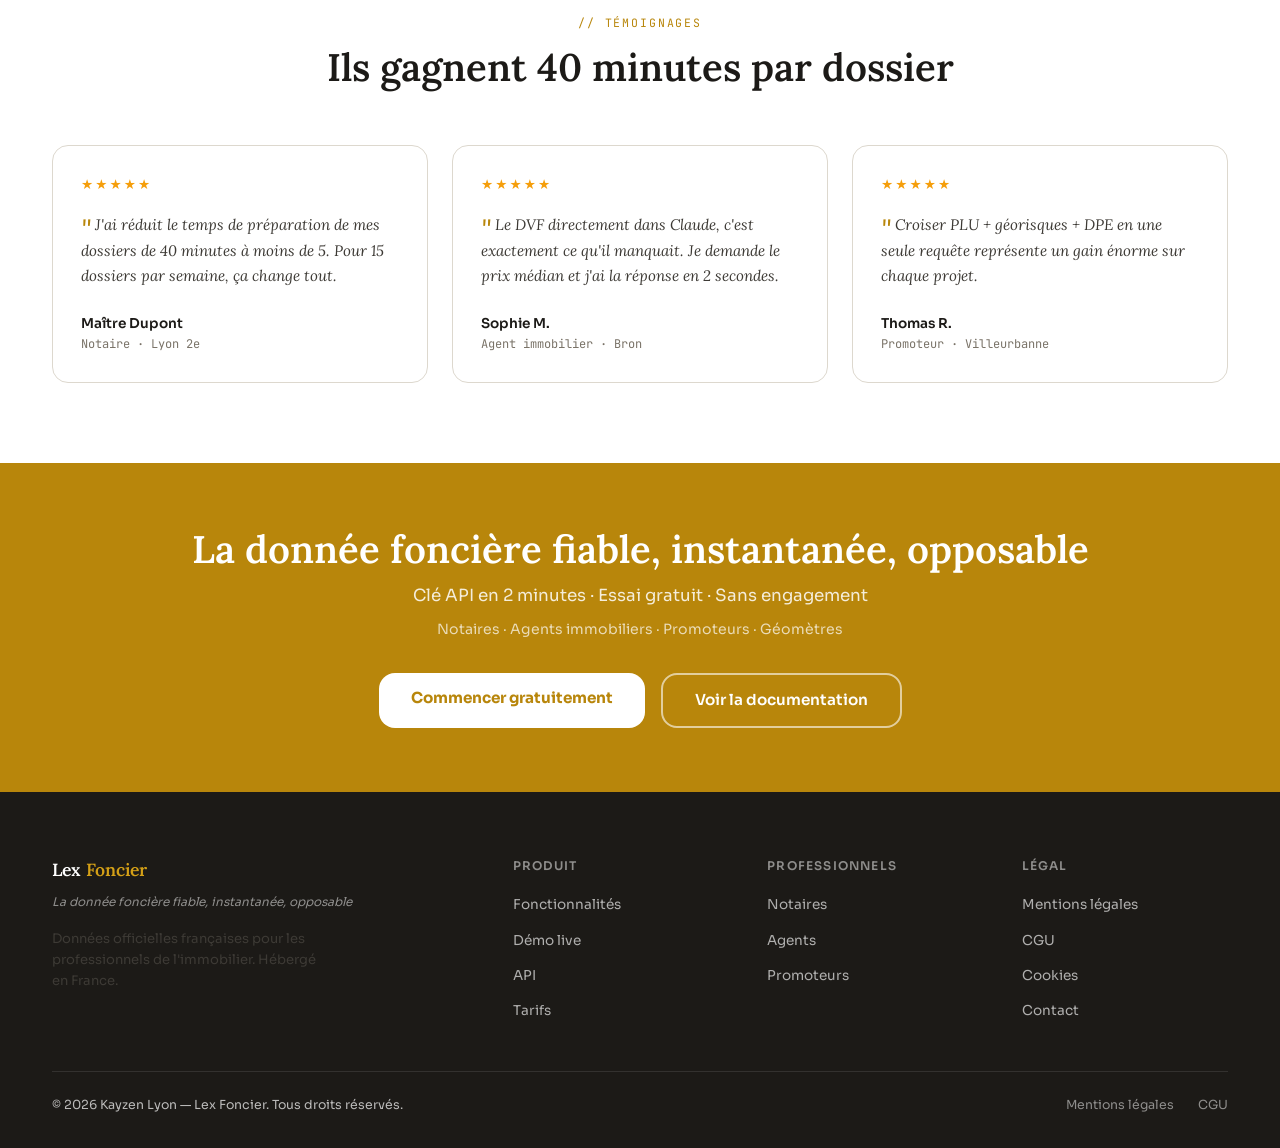
==== commit 37f6ea22: "Update index.html" ====
--- a/static/index.html
+++ b/static/index.html
@@ -2,9 +2,31 @@
 <html lang="fr">
 <head>
 <meta charset="UTF-8">
+  <!-- SEO Meta Tags — Lex Foncier -->
+  <meta name="robots" content="index, follow">
+  <meta name="author" content="Lex Foncier — Kayzen Lyon">
+  <meta name="keywords" content="analyse foncière, cadastre France, DVF prix immobilier, PLU urbanisme, géorisques, DPE, données foncières, outil notaire, API immobilier France">
+  <link rel="canonical" href="https://app-production-71c1.up.railway.app/">
+  
+  <!-- Open Graph (GEO priority: social citations) -->
+  <meta property="og:title" content="Lex Foncier — Analyse foncière instantanée pour professionnels">
+  <meta property="og:description" content="Cadastre IGN, prix DVF DGFiP, PLU, géorisques BRGM et DPE ADEME en une seule requête. Économisez 40 minutes par dossier. Essai gratuit.">
+  <meta property="og:type" content="website">
+  <meta property="og:url" content="https://app-production-71c1.up.railway.app/">
+  <meta property="og:locale" content="fr_FR">
+  <meta property="og:site_name" content="Lex Foncier">
+  
+  <!-- Twitter Card -->
+  <meta name="twitter:card" content="summary_large_image">
+  <meta name="twitter:title" content="Lex Foncier — Analyse foncière instantanée">
+  <meta name="twitter:description" content="8 sources officielles françaises (IGN, DGFiP, BRGM, ADEME) agrégées en moins de 2 secondes. Pour notaires, agents et promoteurs.">
+  
+  <!-- Preconnect pour performance -->
+  <link rel="preconnect" href="https://api-adresse.data.gouv.fr">
+  <link rel="preconnect" href="https://apicarto.ign.fr">
 <meta name="viewport" content="width=device-width, initial-scale=1.0">
-<meta name="description" content="Lex Foncier — La donnée foncière fiable, instantanée, opposable. Cadastre, DVF, PLU, géorisques, DPE pour les professionnels.">
-<title>Lex Foncier — La donnée foncière fiable, instantanée, opposable</title>
+<meta name="description" content="Lex Foncier agrège 8 sources officielles françaises (cadastre IGN, DVF DGFiP, PLU, géorisques BRGM, DPE ADEME) en moins de 10s. Économisez 40 min par dossier. Essai gratuit pour notaires, agents et promoteurs.">
+<title>Analyse Foncière Instantanée — Cadastre, DVF, PLU, Géorisques | Lex Foncier</title>
 <link rel="stylesheet" href="assets/style.css">
 <style>
 .hero{padding:7rem 0 4rem;background:linear-gradient(160deg,var(--c-bg) 0%,var(--c-bg2) 100%);border-bottom:1px solid var(--c-border)}
@@ -69,6 +91,120 @@
 @media(max-width:900px){.hero-inner,.prob-sol{grid-template-columns:1fr;gap:3rem}.feat-grid-home{grid-template-columns:1fr 1fr}.how-steps,.test-grid{grid-template-columns:1fr}.stats-inner{grid-template-columns:1fr 1fr}}
 @media(max-width:600px){.feat-grid-home{grid-template-columns:1fr}}
 </style>
+
+  <!-- Schema JSON-LD — GEO Optimization (priority O05, C09) -->
+  <script type="application/ld+json">
+  [
+    {
+      "@context": "https://schema.org",
+      "@type": "SoftwareApplication",
+      "name": "Lex Foncier",
+      "applicationCategory": "BusinessApplication",
+      "operatingSystem": "Web, API",
+      "description": "Lex Foncier est un outil d'analyse foncière professionnelle qui agrège 8 sources de données officielles françaises (cadastre IGN, DVF DGFiP, PLU GPU, géorisques BRGM, DPE ADEME) en moins de 2 secondes. Il génère des rapports fonciers complets et opposables pour les notaires, agents immobiliers et promoteurs.",
+      "url": "https://app-production-71c1.up.railway.app",
+      "offers": [
+        {"@type": "Offer", "name": "Starter", "price": "49", "priceCurrency": "EUR", "billingDuration": "P1M"},
+        {"@type": "Offer", "name": "Pro", "price": "149", "priceCurrency": "EUR", "billingDuration": "P1M"},
+        {"@type": "Offer", "name": "Cabinet", "price": "490", "priceCurrency": "EUR", "billingDuration": "P1M"}
+      ],
+      "featureList": [
+        "Cadastre IGN — référence parcellaire officielle",
+        "DVF DGFiP — transactions immobilières certifiées depuis 2014",
+        "PLU — règles d'urbanisme et constructibilité",
+        "Géorisques BRGM — risques naturels et technologiques (ERP)",
+        "DPE ADEME — performance énergétique géolocalisée",
+        "Bâtiments IGN BDTOPO — usage, étages, logements",
+        "Rapport PDF imprimable et opposable",
+        "API MCP compatible Claude, ChatGPT, Cursor"
+      ],
+      "publisher": {
+        "@type": "Organization",
+        "name": "Kayzen Lyon",
+        "url": "https://app-production-71c1.up.railway.app",
+        "email": "contact@lexfoncier.fr",
+        "address": {
+          "@type": "PostalAddress",
+          "addressLocality": "Lyon",
+          "addressCountry": "FR"
+        }
+      }
+    },
+    {
+      "@context": "https://schema.org",
+      "@type": "FAQPage",
+      "mainEntity": [
+        {
+          "@type": "Question",
+          "name": "Qu'est-ce que l'analyse foncière ?",
+          "acceptedAnswer": {
+            "@type": "Answer",
+            "text": "L'analyse foncière est l'étude d'une parcelle de terrain à partir de données officielles : la référence cadastrale (IGN), les prix de vente passés (DVF DGFiP), les règles d'urbanisme du Plan Local d'Urbanisme (PLU), les risques naturels répertoriés (Géorisques BRGM) et la performance énergétique (DPE ADEME). Lex Foncier agrège ces 8 sources en moins de 2 secondes."
+          }
+        },
+        {
+          "@type": "Question",
+          "name": "Comment obtenir la référence cadastrale d'une adresse ?",
+          "acceptedAnswer": {
+            "@type": "Answer",
+            "text": "La référence cadastrale s'obtient via l'API Carto IGN à partir des coordonnées GPS d'une adresse. Lex Foncier géocode automatiquement l'adresse via la Base Adresse Nationale (BAN), puis interroge le cadastre IGN pour retourner la section, le numéro de parcelle et la surface en quelques secondes."
+          }
+        },
+        {
+          "@type": "Question",
+          "name": "Qu'est-ce que le DVF et comment consulter les prix de vente ?",
+          "acceptedAnswer": {
+            "@type": "Answer",
+            "text": "Le DVF (Demandes de Valeurs Foncières) est la base de données officielle des transactions immobilières, gérée par la DGFiP (Direction Générale des Finances Publiques). Elle recense toutes les ventes depuis 2014. Les données sont certifiées et non manipulables. Lex Foncier interroge l'API DVF pour retourner le prix médian au m², la fourchette min/max et le volume de transactions dans un rayon paramétrable."
+          }
+        },
+        {
+          "@type": "Question",
+          "name": "Combien de temps prend une analyse foncière complète avec Lex Foncier ?",
+          "acceptedAnswer": {
+            "@type": "Answer",
+            "text": "Lex Foncier génère une analyse foncière complète (cadastre, DVF, PLU, géorisques, DPE, bâtiments) en moins de 10 secondes, grâce à l'interrogation parallèle de 8 APIs officielles françaises. Sans outil, la même analyse prend entre 30 et 60 minutes en consultant manuellement chaque source."
+          }
+        },
+        {
+          "@type": "Question",
+          "name": "Les données sont-elles fiables et à jour ?",
+          "acceptedAnswer": {
+            "@type": "Answer",
+            "text": "Oui. Toutes les données proviennent d'APIs officielles françaises interrogées en temps réel : IGN (cadastre, PLU), DGFiP (DVF), BRGM (géorisques), ADEME (DPE), INSEE (communes). Elles sont sous Licences Ouvertes Etalab v2.0. Aucune donnée n'est stockée ou mise en cache par Lex Foncier."
+          }
+        }
+      ]
+    },
+    {
+      "@context": "https://schema.org",
+      "@type": "HowTo",
+      "name": "Comment faire une analyse foncière avec Lex Foncier",
+      "description": "Obtenir une analyse foncière complète (cadastre, DVF, PLU, risques, DPE) en moins de 2 minutes",
+      "totalTime": "PT2M",
+      "step": [
+        {
+          "@type": "HowToStep",
+          "position": 1,
+          "name": "Saisir l'adresse",
+          "text": "Entrez n'importe quelle adresse française dans la barre de recherche Lex Foncier. La Base Adresse Nationale (BAN) géocode automatiquement l'adresse avec un score de précision."
+        },
+        {
+          "@type": "HowToStep",
+          "position": 2,
+          "name": "Interrogation parallèle des 8 sources",
+          "text": "Lex Foncier interroge simultanément : le cadastre IGN, les prix DVF DGFiP, le PLU via le Géoportail de l'Urbanisme, les risques Géorisques BRGM, les DPE ADEME et les bâtiments BDTOPO IGN."
+        },
+        {
+          "@type": "HowToStep",
+          "position": 3,
+          "name": "Consulter le rapport ou l'exporter en PDF",
+          "text": "Le rapport foncier complet est généré en moins de 10 secondes. Il est imprimable directement depuis le navigateur (Ctrl+P) ou exportable en PDF. Chaque source officielle est citée avec sa licence."
+        }
+      ]
+    }
+  ]
+  </script>
 </head><body><nav class="site-nav"><div class="container"><div class="nav-inner">
 <a href="index.html" class="nav-logo">Lex <span>Foncier</span><span class="badge">MCP</span></a>
 <div class="nav-main">
--- a/static/assets/style.css
+++ b/static/assets/style.css
@@ -334,3 +334,79 @@
 .fade-in-2 { animation-delay: 0.2s; }
 .fade-in-3 { animation-delay: 0.3s; }
 .fade-in-4 { animation-delay: 0.4s; }
+
+
+/* ── Demo widget v2 ── */
+.demo-widget { background: var(--c-surface); border: 1px solid var(--c-border); border-radius: var(--radius-lg); overflow: hidden; box-shadow: var(--shadow-lg); }
+.demo-toolbar { background: var(--c-bg2); border-bottom: 1px solid var(--c-border); padding: 0.7rem 1.25rem; display: flex; align-items: center; gap: 0.5rem; }
+.demo-toolbar-label { font-family: var(--mono); font-size: 0.68rem; color: var(--c-muted); margin: 0 auto; }
+.demo-dots { display: flex; gap: 5px; }
+.demo-dot { width: 10px; height: 10px; border-radius: 50%; }
+.demo-dot-r { background: #FF5F57; } .demo-dot-y { background: #FFBD2E; } .demo-dot-g { background: #28CA41; }
+.demo-search-area { padding: 1.25rem; border-bottom: 1px solid var(--c-border); }
+.demo-search-bar { display: flex; gap: 0.5rem; background: var(--c-bg); border: 2px solid var(--c-border); border-radius: var(--radius-lg); padding: 0.45rem 0.45rem 0.45rem 1rem; transition: border-color 0.2s; margin-bottom: 0.75rem; }
+.demo-search-bar:focus-within { border-color: var(--c-gold); box-shadow: 0 0 0 3px rgba(184,134,11,0.1); }
+.demo-search-input { flex: 1; background: none; border: none; outline: none; font-family: var(--sans); font-size: 0.9rem; color: var(--c-ink); }
+.demo-search-btn { background: var(--c-gold); color: white; border: none; border-radius: var(--radius); padding: 0.55rem 1.25rem; font-weight: 600; cursor: pointer; font-size: 0.85rem; transition: background 0.15s; }
+.demo-search-btn:hover { background: var(--c-gold-light); }
+.demo-search-btn:disabled { opacity: 0.5; cursor: not-allowed; }
+.demo-examples { display: flex; gap: 0.4rem; flex-wrap: wrap; align-items: center; }
+.demo-examples-label { font-size: 0.72rem; color: var(--c-muted); }
+.demo-example-chip { font-size: 0.72rem; background: white; border: 1px solid var(--c-border); color: var(--c-ink2); padding: 0.2rem 0.65rem; border-radius: 20px; cursor: pointer; transition: all 0.15s; }
+.demo-example-chip:hover { border-color: var(--c-gold); color: var(--c-gold); background: var(--c-gold-pale); }
+.demo-results-area { min-height: 200px; }
+.demo-spinner { display: none; padding: 3rem; text-align: center; }
+.demo-spinner-inner { display: flex; flex-direction: column; align-items: center; gap: 1rem; }
+.spinner-ring { width: 36px; height: 36px; border: 3px solid var(--c-border); border-top-color: var(--c-gold); border-radius: 50%; animation: spin 0.8s linear infinite; }
+.spinner-label { font-size: 0.8rem; color: var(--c-muted); font-family: var(--mono); }
+@keyframes spin { to { transform: rotate(360deg); } }
+.demo-empty { padding: 3rem; text-align: center; }
+.demo-empty-icon { font-size: 2.5rem; margin-bottom: 1rem; }
+.demo-empty-title { font-weight: 600; margin-bottom: 0.5rem; }
+.demo-empty-desc { font-size: 0.85rem; color: var(--c-muted); line-height: 1.6; }
+.demo-error { color: var(--c-gold); font-size: 0.85rem; padding: 1rem 1.25rem; }
+.result-header { padding: 1rem 1.25rem; border-bottom: 1px solid var(--c-border); display: flex; align-items: baseline; gap: 0.75rem; flex-wrap: wrap; }
+.result-addr { font-weight: 700; font-size: 0.95rem; }
+.result-meta { font-size: 0.75rem; color: var(--c-muted); font-family: var(--mono); }
+.result-grid { display: grid; grid-template-columns: 1fr 1fr; gap: 0; }
+.result-card { padding: 1.25rem; border-right: 1px solid var(--c-border); border-bottom: 1px solid var(--c-border); }
+.result-card:nth-child(even) { border-right: none; }
+.result-card-full { grid-column: 1/-1; border-right: none; }
+.result-card-full:last-child, .result-card:last-child { border-bottom: none; }
+.result-card-header { display: flex; align-items: center; gap: 0.5rem; margin-bottom: 0.75rem; }
+.result-card-icon { font-size: 1rem; }
+.result-card-title { font-weight: 600; font-size: 0.82rem; }
+.result-card-source { margin-left: auto; font-family: var(--mono); font-size: 0.62rem; color: var(--c-muted); }
+.res-row { display: flex; justify-content: space-between; padding: 0.3rem 0; border-bottom: 1px solid var(--c-border); font-size: 0.8rem; }
+.res-row:last-child { border-bottom: none; }
+.res-row span { color: var(--c-muted); }
+.res-row b { font-weight: 600; text-align: right; }
+.res-link { display: inline-block; margin-top: 0.5rem; font-size: 0.78rem; color: var(--c-gold); }
+.res-error { color: var(--c-gold); font-size: 0.82rem; padding: 0.5rem 0; }
+.res-empty { color: var(--c-muted); font-size: 0.82rem; font-style: italic; }
+.dvf-stats { display: grid; grid-template-columns: 2fr 1fr 1fr 1fr; gap: 0.75rem; margin-bottom: 1rem; }
+.dvf-stat-main { background: var(--c-gold-pale); border: 1px solid rgba(184,134,11,0.2); border-radius: var(--radius); padding: 0.75rem; text-align: center; }
+.dvf-stat-main span { font-family: var(--serif); font-size: 1.3rem; font-weight: 700; color: var(--c-gold); display: block; }
+.dvf-stat-main small { font-size: 0.8rem; color: var(--c-gold); }
+.dvf-stat-main label { font-size: 0.65rem; color: var(--c-muted); text-transform: uppercase; letter-spacing: 0.06em; display: block; margin-top: 0.2rem; }
+.dvf-stat { background: var(--c-bg); border: 1px solid var(--c-border); border-radius: var(--radius); padding: 0.5rem 0.75rem; font-size: 0.78rem; }
+.dvf-stat span { color: var(--c-muted); display: block; margin-bottom: 0.15rem; font-size: 0.7rem; text-transform: uppercase; letter-spacing: 0.06em; }
+.dvf-stat b { font-weight: 700; color: var(--c-ink); }
+.mini-table { width: 100%; border-collapse: collapse; font-size: 0.78rem; margin-top: 0.75rem; }
+.mini-table th { background: var(--c-bg); padding: 0.35rem 0.5rem; text-align: left; font-size: 0.68rem; text-transform: uppercase; letter-spacing: 0.06em; color: var(--c-muted); border-bottom: 2px solid var(--c-border); }
+.mini-table td { padding: 0.35rem 0.5rem; border-bottom: 1px solid var(--c-border); }
+.mini-table tr:last-child td { border-bottom: none; }
+.risque-row { display: flex; align-items: center; gap: 0.6rem; padding: 0.3rem 0; font-size: 0.82rem; border-bottom: 1px solid var(--c-border); }
+.risque-row:last-child { border-bottom: none; }
+.risque-dot { width: 7px; height: 7px; border-radius: 50%; background: var(--c-gold); flex-shrink: 0; }
+.badge-ok { background: var(--c-green-light); color: var(--c-green); padding: 0.2rem 0.6rem; border-radius: 4px; font-size: 0.78rem; font-weight: 600; display: inline-block; }
+.badge-warn { background: rgba(240,166,23,0.15); color: #b86c00; padding: 0.2rem 0.6rem; border-radius: 4px; font-size: 0.78rem; font-weight: 600; display: inline-block; }
+.badge-danger { background: var(--c-red-light); color: var(--c-red); padding: 0.2rem 0.6rem; border-radius: 4px; font-size: 0.78rem; font-weight: 600; display: inline-block; }
+.dpe-row { display: flex; align-items: center; gap: 0.5rem; padding: 0.4rem 0; border-bottom: 1px solid var(--c-border); }
+.dpe-row:last-child { border-bottom: none; }
+.result-report-btn { display: none; margin: 1.25rem; padding: 0.75rem 1.5rem; background: var(--c-ink); color: white; border-radius: var(--radius); font-weight: 600; font-size: 0.88rem; text-decoration: none; align-items: center; gap: 0.5rem; justify-content: center; transition: background 0.15s; }
+.result-report-btn:hover { background: var(--c-gold); color: white; }
+.mini-stat { background: var(--c-bg); border: 1px solid var(--c-border); border-radius: var(--radius); padding: 0.5rem; text-align: center; }
+.mini-stat span { font-weight: 700; font-size: 0.82rem; color: var(--c-ink); display: block; margin-bottom: 0.15rem; }
+.mini-stat label { font-size: 0.62rem; color: var(--c-muted); text-transform: uppercase; letter-spacing: 0.06em; }
+@media(max-width:700px){.result-grid{grid-template-columns:1fr;}.dvf-stats{grid-template-columns:1fr 1fr;}.result-card{border-right:none;}}
